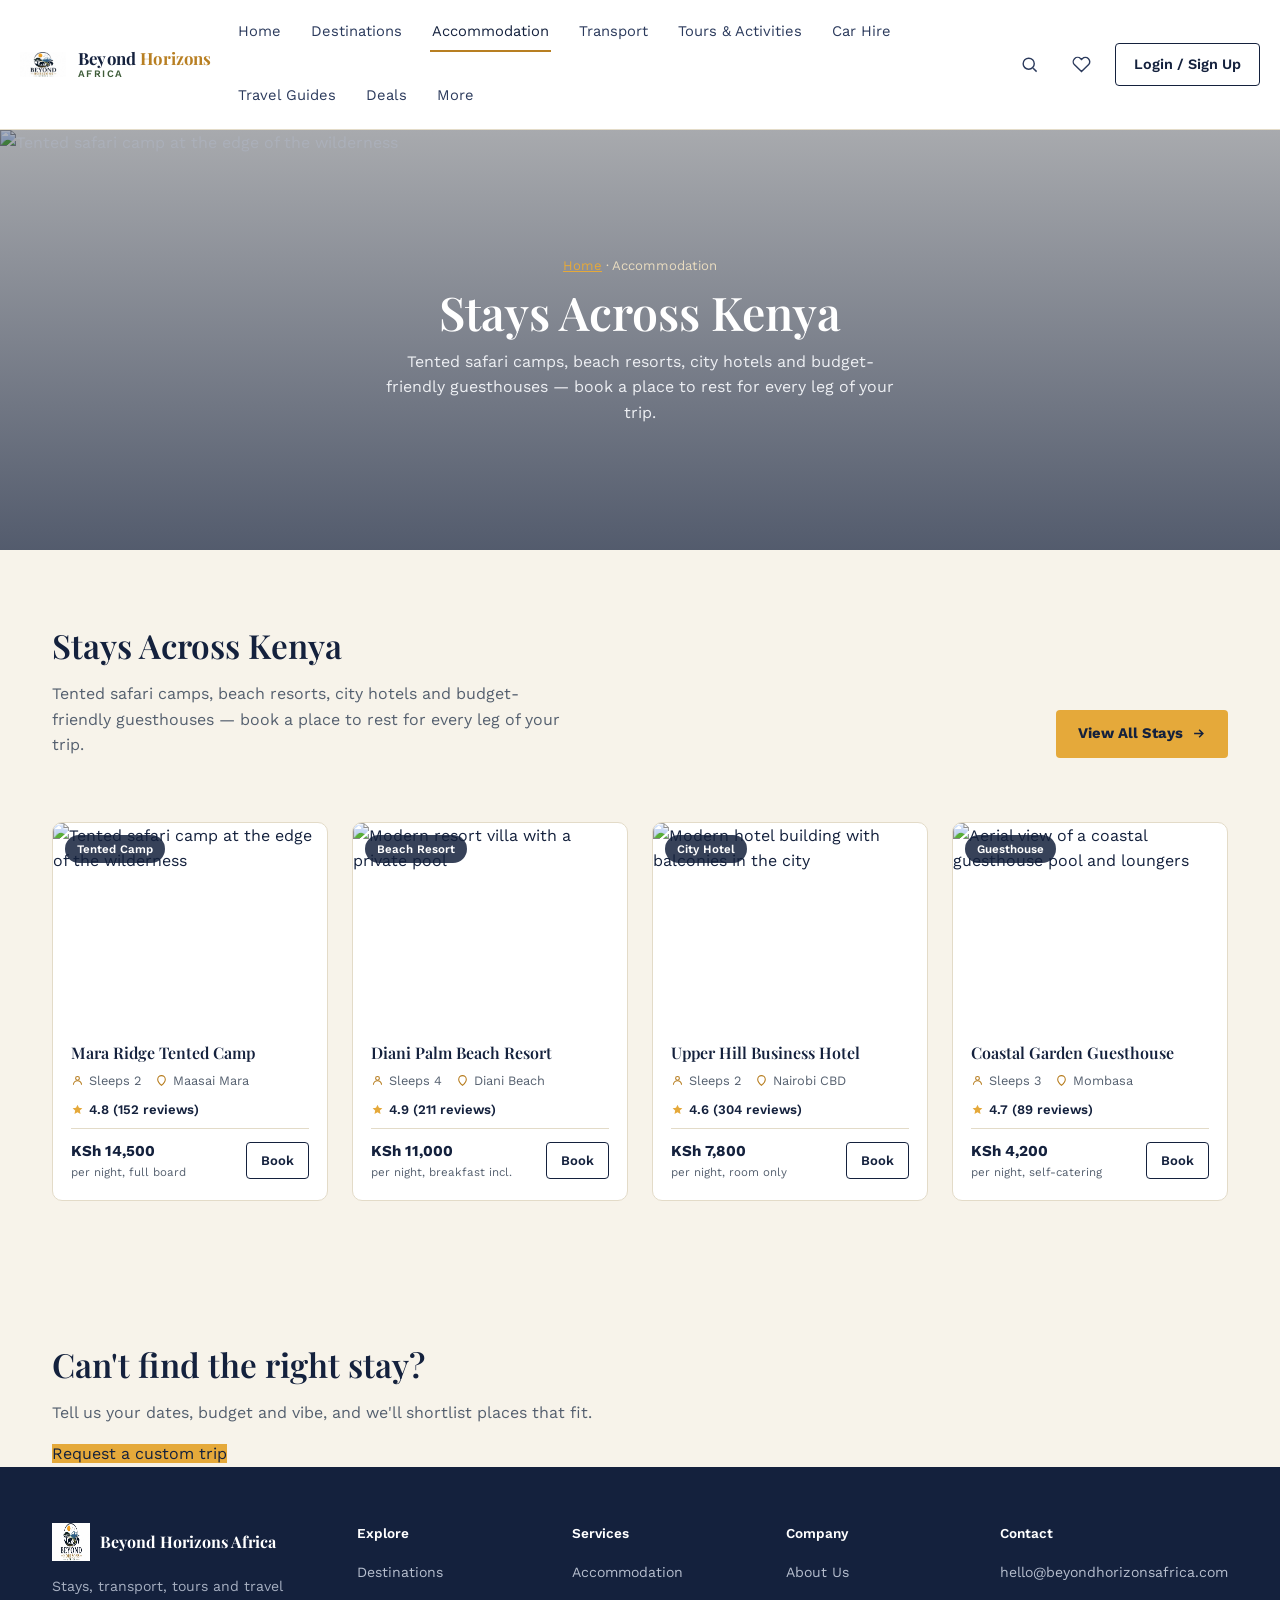
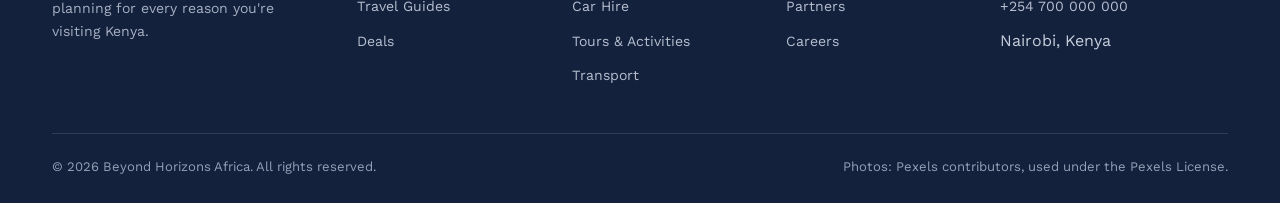
==== accommodation.html @ 00095504 "Add files via upload" ====
<!DOCTYPE html>
<html lang="en">
<head>
<meta charset="UTF-8">
<meta name="viewport" content="width=device-width, initial-scale=1.0">
<title>Accommodation — Beyond Horizons Africa</title>
<meta name="description" content="Tented safari camps, beach resorts, city hotels and budget-friendly guesthouses across Kenya.">
<link rel="stylesheet" href="styles.css">
</head>
<body>
<a href="#main" class="skip-link">Skip to content</a>

<header class="site-header">
  <div class="container nav-row">
    <a href="index.html" class="brand">
      <img src="logo.jpeg" alt="Beyond Horizons Africa logo">
      <span class="brand-text">
        <span class="b1">Beyond <em>Horizons</em></span>
        <span class="b2">AFRICA</span>
      </span>
    </a>

    <button class="nav-toggle" aria-label="Toggle menu" aria-expanded="false">
      <span></span>
    </button>

    <nav class="primary-nav" aria-label="Primary">
      <a href="index.html">Home</a>
      <a href="destinations.html">Destinations</a>
      <a href="accommodation.html" aria-current="page">Accommodation</a>
      <a href="transport.html">Transport</a>
      <a href="tours.html">Tours &amp; Activities</a>
      <a href="car-hire.html">Car Hire</a>
      <a href="#">Travel Guides</a>
      <a href="deals.html">Deals</a>
      <a href="#">More</a>
    </nav>

    <div class="header-actions">
      <button class="icon-btn" aria-label="Search">
        <svg viewBox="0 0 24 24" fill="none" stroke="currentColor" stroke-width="1.8" width="19" height="19"><circle cx="11" cy="11" r="7"/><line x1="21" y1="21" x2="16.65" y2="16.65"/></svg>
      </button>
      <button class="icon-btn" aria-label="Wishlist">
        <svg viewBox="0 0 24 24" fill="none" stroke="currentColor" stroke-width="1.8" width="19" height="19"><path d="M20.8 4.6a5.5 5.5 0 0 0-7.8 0L12 5.6l-1-1a5.5 5.5 0 0 0-7.8 7.8l1 1L12 21l7.8-7.6 1-1a5.5 5.5 0 0 0 0-7.8Z"/></svg>
      </button>
      <a href="#" class="btn-login">Login / Sign Up</a>
    </div>
  </div>
</header>

<main id="main">

  <!-- PAGE HERO -->
  <section class="page-hero">
    <img class="page-hero-img" src="https://images.pexels.com/photos/14100743/pexels-photo-14100743.jpeg" alt="Tented safari camp at the edge of the wilderness">
    <div class="page-hero-overlay">
      <p class="crumb"><a href="index.html">Home</a> &middot; Accommodation</p>
      <h1>Stays Across Kenya</h1>
      <p>Tented safari camps, beach resorts, city hotels and budget-friendly guesthouses — book a place to rest for every leg of your trip.</p>
    </div>
  </section>

  <!-- ACCOMMODATION -->
  <section class="explore" id="accommodation">
    <div class="container">
      <div class="explore-head">
        <div>
          <h2>Stays Across Kenya</h2>
          <p>Tented safari camps, beach resorts, city hotels and budget-friendly guesthouses — book a place to rest for every leg of your trip.</p>
        </div>
        <a href="#" class="btn-gold">
          View All Stays
          <svg viewBox="0 0 24 24" fill="none" stroke="currentColor" stroke-width="2.4"><path d="M5 12h14M13 6l6 6-6 6"/></svg>
        </a>
      </div>

      <div class="tours-grid">

        <div class="tour-card">
          <div class="thumb">
            <img src="https://images.pexels.com/photos/14100743/pexels-photo-14100743.jpeg" alt="Tented safari camp at the edge of the wilderness">
            <span class="cat-badge">Tented Camp</span>
          </div>
          <div class="body">
            <h3>Mara Ridge Tented Camp</h3>
            <div class="meta">
              <span><svg viewBox="0 0 24 24" fill="none" stroke="currentColor" stroke-width="2"><circle cx="12" cy="8" r="3.5"/><path d="M4.5 20a7.5 7.5 0 0 1 15 0"/></svg>Sleeps 2</span>
              <span><svg viewBox="0 0 24 24" fill="none" stroke="currentColor" stroke-width="2"><path d="M12 21s7-6.1 7-11a7 7 0 1 0-14 0c0 4.9 7 11 7 11Z"/></svg>Maasai Mara</span>
            </div>
            <div class="rating">
              <svg viewBox="0 0 24 24" fill="currentColor"><path d="M12 3l2.7 5.9 6.3.6-4.7 4.4 1.3 6.3L12 17l-5.6 3.2 1.3-6.3-4.7-4.4 6.3-.6Z"/></svg>
              4.8 (152 reviews)
            </div>
            <div class="price-row">
              <span class="price">KSh 14,500<span>per night, full board</span></span>
              <a href="#" class="view-btn">Book</a>
            </div>
          </div>
        </div>

        <div class="tour-card">
          <div class="thumb">
            <img src="https://images.pexels.com/photos/5563469/pexels-photo-5563469.jpeg" alt="Modern resort villa with a private pool">
            <span class="cat-badge">Beach Resort</span>
          </div>
          <div class="body">
            <h3>Diani Palm Beach Resort</h3>
            <div class="meta">
              <span><svg viewBox="0 0 24 24" fill="none" stroke="currentColor" stroke-width="2"><circle cx="12" cy="8" r="3.5"/><path d="M4.5 20a7.5 7.5 0 0 1 15 0"/></svg>Sleeps 4</span>
              <span><svg viewBox="0 0 24 24" fill="none" stroke="currentColor" stroke-width="2"><path d="M12 21s7-6.1 7-11a7 7 0 1 0-14 0c0 4.9 7 11 7 11Z"/></svg>Diani Beach</span>
            </div>
            <div class="rating">
              <svg viewBox="0 0 24 24" fill="currentColor"><path d="M12 3l2.7 5.9 6.3.6-4.7 4.4 1.3 6.3L12 17l-5.6 3.2 1.3-6.3-4.7-4.4 6.3-.6Z"/></svg>
              4.9 (211 reviews)
            </div>
            <div class="price-row">
              <span class="price">KSh 11,000<span>per night, breakfast incl.</span></span>
              <a href="#" class="view-btn">Book</a>
            </div>
          </div>
        </div>

        <div class="tour-card">
          <div class="thumb">
            <img src="https://images.pexels.com/photos/17619969/pexels-photo-17619969.jpeg" alt="Modern hotel building with balconies in the city">
            <span class="cat-badge">City Hotel</span>
          </div>
          <div class="body">
            <h3>Upper Hill Business Hotel</h3>
            <div class="meta">
              <span><svg viewBox="0 0 24 24" fill="none" stroke="currentColor" stroke-width="2"><circle cx="12" cy="8" r="3.5"/><path d="M4.5 20a7.5 7.5 0 0 1 15 0"/></svg>Sleeps 2</span>
              <span><svg viewBox="0 0 24 24" fill="none" stroke="currentColor" stroke-width="2"><path d="M12 21s7-6.1 7-11a7 7 0 1 0-14 0c0 4.9 7 11 7 11Z"/></svg>Nairobi CBD</span>
            </div>
            <div class="rating">
              <svg viewBox="0 0 24 24" fill="currentColor"><path d="M12 3l2.7 5.9 6.3.6-4.7 4.4 1.3 6.3L12 17l-5.6 3.2 1.3-6.3-4.7-4.4 6.3-.6Z"/></svg>
              4.6 (304 reviews)
            </div>
            <div class="price-row">
              <span class="price">KSh 7,800<span>per night, room only</span></span>
              <a href="#" class="view-btn">Book</a>
            </div>
          </div>
        </div>

        <div class="tour-card">
          <div class="thumb">
            <img src="https://images.pexels.com/photos/8414418/pexels-photo-8414418.jpeg" alt="Aerial view of a coastal guesthouse pool and loungers">
            <span class="cat-badge">Guesthouse</span>
          </div>
          <div class="body">
            <h3>Coastal Garden Guesthouse</h3>
            <div class="meta">
              <span><svg viewBox="0 0 24 24" fill="none" stroke="currentColor" stroke-width="2"><circle cx="12" cy="8" r="3.5"/><path d="M4.5 20a7.5 7.5 0 0 1 15 0"/></svg>Sleeps 3</span>
              <span><svg viewBox="0 0 24 24" fill="none" stroke="currentColor" stroke-width="2"><path d="M12 21s7-6.1 7-11a7 7 0 1 0-14 0c0 4.9 7 11 7 11Z"/></svg>Mombasa</span>
            </div>
            <div class="rating">
              <svg viewBox="0 0 24 24" fill="currentColor"><path d="M12 3l2.7 5.9 6.3.6-4.7 4.4 1.3 6.3L12 17l-5.6 3.2 1.3-6.3-4.7-4.4 6.3-.6Z"/></svg>
              4.7 (89 reviews)
            </div>
            <div class="price-row">
              <span class="price">KSh 4,200<span>per night, self-catering</span></span>
              <a href="#" class="view-btn">Book</a>
            </div>
          </div>
        </div>

      </div>
    </div>
  </section>

  <!-- CTA -->
  <section class="cta-band" style="margin-top:56px;">
    <div class="container">
      <div class="cta-row">
        <div>
          <h2>Can't find the right stay?</h2>
          <p class="lede">Tell us your dates, budget and vibe, and we'll shortlist places that fit.</p>
        </div>
        <div class="hero-actions">
          <a href="index.html#quick-links" class="btn btn-primary" style="background:var(--gold-bright); border-color:var(--gold-bright); color:var(--navy);">Request a custom trip</a>
        </div>
      </div>
    </div>
  </section>

</main>

<footer class="site-footer">
  <div class="container">
    <div class="footer-grid">
      <div>
        <div class="footer-brand">
          <img src="logo.jpeg" alt="Beyond Horizons Africa logo">
          <span>Beyond Horizons Africa</span>
        </div>
        <p>Stays, transport, tours and travel planning for every reason you're visiting Kenya.</p>
      </div>
      <div>
        <h4>Explore</h4>
        <ul>
          <li><a href="destinations.html">Destinations</a></li>
          <li><a href="#">Travel Guides</a></li>
          <li><a href="deals.html">Deals</a></li>
        </ul>
      </div>
      <div>
        <h4>Services</h4>
        <ul>
          <li><a href="accommodation.html">Accommodation</a></li>
          <li><a href="car-hire.html">Car Hire</a></li>
          <li><a href="tours.html">Tours &amp; Activities</a></li>
          <li><a href="transport.html">Transport</a></li>
        </ul>
      </div>
      <div>
        <h4>Company</h4>
        <ul>
          <li><a href="#">About Us</a></li>
          <li><a href="#">Partners</a></li>
          <li><a href="#">Careers</a></li>
        </ul>
      </div>
      <div>
        <h4>Contact</h4>
        <ul>
          <li><a href="mailto:hello@beyondhorizonsafrica.com">hello@beyondhorizonsafrica.com</a></li>
          <li><a href="tel:+254700000000">+254 700 000 000</a></li>
          <li>Nairobi, Kenya</li>
        </ul>
      </div>
    </div>
    <div class="footer-bottom">
      <span>&copy; 2026 Beyond Horizons Africa. All rights reserved.</span>
      <span>Photos: Pexels contributors, used under the Pexels License.</span>
    </div>
  </div>
</footer>

<script src="script.js"></script>
</body>
</html>
---- styles.css ----
/* Beyond Horizons Africa — homepage styles */

@import url('https://fonts.googleapis.com/css2?family=Playfair+Display:wght@500;600;700&family=Work+Sans:wght@400;500;600;700&display=swap');

:root{
  --navy: #14213D;
  --navy-soft: #2B3A5C;
  --gold: #B87F22;
  --gold-bright: #E5A93A;
  --green: #3F5D3A;
  --green-soft: #6B8F5E;
  --khaki: #B79A63;
  --slate: #6F8FA8;
  --terracotta: #B5562F;
  --cream: #F7F3EA;
  --cream-deep: #EFE6D2;
  --ink-soft: #55606F;
  --white: #FFFFFF;
  --rule: #E3DBC8;

  --serif: 'Playfair Display', Georgia, serif;
  --sans: 'Work Sans', -apple-system, BlinkMacSystemFont, 'Segoe UI', sans-serif;
  --max: 1240px;
}

*, *::before, *::after{ box-sizing: border-box; }
html{ scroll-behavior: smooth; }

body{
  margin:0;
  background: var(--cream);
  color: var(--navy);
  font-family: var(--sans);
  font-size: 16px;
  line-height: 1.6;
  -webkit-font-smoothing: antialiased;
}

img{ max-width:100%; display:block; }
a{ color: inherit; text-decoration: none; }
button{ font-family: inherit; cursor: pointer; }

.container{
  max-width: var(--max);
  margin: 0 auto;
  padding: 0 32px;
}

h1, h2, h3{
  font-family: var(--serif);
  font-weight: 600;
  line-height: 1.15;
  margin: 0 0 0.5em;
  color: var(--navy);
}
h2{ font-size: clamp(1.6rem, 2.6vw, 2.15rem); }
h3{ font-size: 1.05rem; }

p{ margin: 0 0 1em; color: var(--ink-soft); }

.skip-link{
  position:absolute; left:-999px; top:auto;
  background: var(--navy); color: var(--cream); padding: 10px 16px;
  z-index: 200; border-radius: 4px;
}
.skip-link:focus{ left: 16px; top: 16px; }

/* ---------------- Header ---------------- */
.site-header{
  background: var(--white);
  border-bottom: 1px solid var(--rule);
  position: sticky; top: 0; z-index: 60;
}
.nav-row{
  display:flex; align-items:center; justify-content:space-between;
  padding: 14px 0;
  gap: 24px;
}
.brand{ display:flex; align-items:center; gap: 12px; text-decoration:none; flex-shrink:0; }
.brand img{ width: 46px; height: 46px; object-fit: contain; }
.brand-text{ display:flex; flex-direction:column; line-height:1.05; }
.brand-text .b1{ font-family: var(--serif); font-weight:700; font-size: 1.05rem; color: var(--navy); letter-spacing:0.01em; }
.brand-text .b1 em{ font-style:normal; color: var(--gold); }
.brand-text .b2{ font-family: var(--sans); font-weight:600; font-size: 0.62rem; letter-spacing: 0.14em; color: var(--green); margin-top:1px; }

nav.primary-nav{ display:flex; align-items:center; gap: 26px; flex-wrap: wrap; }
nav.primary-nav a{
  font-size: 0.92rem;
  color: var(--navy-soft);
  padding: 6px 2px;
  border-bottom: 2px solid transparent;
  white-space: nowrap;
}
nav.primary-nav a:hover,
nav.primary-nav a[aria-current="page"]{
  color: var(--navy);
  border-bottom-color: var(--gold);
}

.header-actions{ display:flex; align-items:center; gap: 16px; flex-shrink:0; }
.icon-btn{
  display:flex; align-items:center; justify-content:center;
  width: 36px; height: 36px; border-radius: 50%;
  background: transparent; border: none; color: var(--navy-soft);
}
.icon-btn:hover{ background: var(--cream-deep); color: var(--navy); }
.btn-login{
  font-size: 0.9rem; font-weight:600; color: var(--navy);
  border: 1px solid var(--navy); padding: 9px 18px; border-radius: 4px;
  white-space: nowrap;
}
.btn-login:hover{ background: var(--navy); color: var(--white); }

.nav-toggle{
  display:none; background:none; border:1px solid var(--rule); border-radius:4px;
  width:40px; height:36px; align-items:center; justify-content:center;
}
.nav-toggle span, .nav-toggle span::before, .nav-toggle span::after{
  content:''; display:block; width:18px; height:2px; background: var(--navy); position:relative;
}
.nav-toggle span::before{ position:absolute; top:-6px; }
.nav-toggle span::after{ position:absolute; top:6px; }

@media (max-width: 1080px){
  nav.primary-nav{
    display:none;
    position:absolute; top:100%; left:0; right:0;
    flex-direction:column; align-items:flex-start;
    background: var(--white); border-bottom:1px solid var(--rule);
    padding: 10px 32px 20px; gap: 14px;
  }
  nav.primary-nav.open{ display:flex; }
  .nav-toggle{ display:flex; }
}

/* ---------------- Hero ---------------- */
.hero{
  position: relative;
  overflow: hidden;
  color: var(--white);
}
.hero-slideshow{
  position: relative;
  width:100%; height: clamp(430px, 62vw, 640px);
}
.hero-slideshow .slide{
  position:absolute; inset:0;
  width:100%; height:100%;
  object-fit: cover;
  opacity: 0;
  animation: heroFade 32s infinite;
}
.hero-slideshow .slide:nth-child(1){ animation-delay: 0s; }
.hero-slideshow .slide:nth-child(2){ animation-delay: 8s; }
.hero-slideshow .slide:nth-child(3){ animation-delay: 16s; }
.hero-slideshow .slide:nth-child(4){ animation-delay: 24s; }
@keyframes heroFade{
  0%{ opacity:0; }
  3%{ opacity:1; }
  22%{ opacity:1; }
  28%{ opacity:0; }
  100%{ opacity:0; }
}
.hero-scrim{
  position:absolute; inset:0;
  background: linear-gradient(180deg, rgba(20,33,61,0.28) 0%, rgba(20,33,61,0.15) 40%, rgba(20,33,61,0.55) 100%);
  pointer-events:none;
}
.hero-content{
  position:absolute; inset:0;
  display:flex; flex-direction:column; align-items:center; justify-content:center;
  text-align:center;
  padding: 0 24px;
}
.hero-eyebrow{
  font-size: 0.82rem;
  letter-spacing: 0.12em;
  color: var(--gold-bright);
  display:flex; align-items:center; gap: 12px;
  margin-bottom: 14px;
}
.hero-eyebrow::before, .hero-eyebrow::after{
  content:''; width: 28px; height:1px; background: var(--gold-bright);
}
.hero h1{
  color: var(--white);
  font-size: clamp(2.2rem, 5vw, 3.4rem);
  max-width: 16ch;
  text-shadow: 0 2px 18px rgba(20,33,61,0.45);
}
.hero-sub{
  color: #EDEFF3;
  max-width: 54ch;
  font-size: 1.05rem;
  text-shadow: 0 1px 10px rgba(20,33,61,0.4);
}
.hero-tag{
  position:absolute;
  right: 4%;
  bottom: 30%;
  font-family: var(--serif);
  font-style: italic;
  font-size: 1.2rem;
  color: var(--white);
  line-height:1.25;
  text-align:right;
  opacity: 0.92;
  transform: rotate(-4deg);
  text-shadow: 0 2px 10px rgba(20,33,61,0.5);
}

/* ---------------- Search card ---------------- */
.search-wrap{
  position: relative;
  z-index: 20;
  margin-top: -64px;
  padding-bottom: 40px;
}
.search-card{
  background: var(--white);
  border-radius: 10px;
  box-shadow: 0 20px 44px rgba(20,33,61,0.18);
  overflow: hidden;
}
.search-tabs{
  display:flex;
  flex-wrap: wrap;
  border-bottom: 1px solid var(--rule);
  padding: 10px 14px 0;
  gap: 4px;
}
.search-tab{
  display:flex; align-items:center; gap:8px;
  background:none; border:none;
  padding: 12px 16px;
  font-size: 0.9rem; font-weight:600; color: var(--ink-soft);
  border-radius: 8px 8px 0 0;
}
.search-tab svg{ width:16px; height:16px; }
.search-tab:hover{ color: var(--navy); }
.search-tab.active{ background: var(--navy); color: var(--white); }

.search-fields{
  display:grid;
  grid-template-columns: 1.4fr 1fr 1fr 1fr auto;
  gap: 0;
  align-items: stretch;
}
.search-field{
  padding: 16px 22px;
  border-right: 1px solid var(--rule);
}
.search-field label{
  display:block; font-size: 0.72rem; color: var(--ink-soft); margin-bottom: 4px;
}
.search-field .field-value{
  display:flex; align-items:center; gap:8px;
  font-size: 0.94rem; font-weight:500; color: var(--navy);
}
.search-field .field-value svg{ width:16px; height:16px; color: var(--gold); flex-shrink:0; }
.search-field input, .search-field select{
  border:none; background:none; font-family:inherit; font-size:0.94rem; font-weight:500;
  color: var(--navy); width:100%; padding:0;
}
.search-field input::placeholder{ color: #9AA3B0; font-weight:400; }
.search-field input:focus, .search-field select:focus{ outline: none; }

.search-submit{
  display:flex; align-items:center; justify-content:center; gap:8px;
  background: var(--gold-bright);
  color: var(--navy);
  border:none;
  font-weight:700; font-size: 0.96rem;
  padding: 0 30px;
  white-space: nowrap;
}
.search-submit:hover{ background: var(--gold); }
.search-submit svg{ width:17px; height:17px; }

@media (max-width: 900px){
  .search-fields{ grid-template-columns: 1fr 1fr; }
  .search-field{ border-bottom: 1px solid var(--rule); }
  .search-submit{ grid-column: 1 / -1; padding: 16px; }
}

/* ---------------- Quick links ---------------- */
.quick-links{
  padding: 56px 0 8px;
}
.quick-grid{
  display:grid;
  grid-template-columns: repeat(7, 1fr);
  gap: 20px;
}
@media (max-width: 980px){ .quick-grid{ grid-template-columns: repeat(4, 1fr); } }
@media (max-width: 620px){ .quick-grid{ grid-template-columns: repeat(2, 1fr); } }

.quick-item{
  display:flex; flex-direction:column; align-items:center; text-align:center;
  gap: 10px;
  text-decoration:none;
  border-radius: 10px;
  padding: 6px;
  transition: background 0.2s ease, transform 0.2s ease;
}
.quick-item:hover{ background: var(--cream-deep); transform: translateY(-2px); }
.quick-badge{
  width: 58px; height: 58px; border-radius: 50%;
  display:flex; align-items:center; justify-content:center;
  color: var(--white);
}
.quick-badge svg{ width: 24px; height:24px; }
.quick-item h3{ font-family: var(--sans); font-size:0.92rem; font-weight:600; margin:0; }
.quick-item p{ font-size: 0.78rem; margin:0; color: var(--ink-soft); }

/* ---------------- Explore ---------------- */
.explore{ padding: 76px 0; }
.explore-head{
  display:flex; justify-content:space-between; align-items:flex-end; gap: 24px;
  margin-bottom: 32px; flex-wrap: wrap;
}
.explore-head p{ max-width: 52ch; margin:0; }
.btn-gold{
  display:inline-flex; align-items:center; gap:8px;
  background: var(--gold-bright); color: var(--navy);
  font-weight:700; font-size:0.92rem;
  padding: 12px 22px; border-radius: 4px; white-space:nowrap;
}
.btn-gold:hover{ background: var(--gold); }
.btn-gold svg{ width:15px; height:15px; }

.dest-row{
  display:grid;
  grid-template-columns: repeat(5, 1fr);
  gap: 18px;
}
@media (max-width: 1000px){ .dest-row{ grid-template-columns: repeat(3, 1fr); } }
@media (max-width: 640px){ .dest-row{ grid-template-columns: repeat(2, 1fr); } }

.dest-card{
  position:relative;
  border-radius: 10px;
  overflow:hidden;
  aspect-ratio: 3 / 4;
  color: var(--white);
}
.dest-card svg{ position:absolute; inset:0; width:100%; height:100%; }
.dest-card img{ position:absolute; inset:0; width:100%; height:100%; object-fit:cover; transition: transform 0.5s ease; }
.dest-card:hover img{ transform: scale(1.06); }
.dest-card .label{
  position:absolute; left:0; right:0; bottom:0;
  padding: 16px 14px;
  background: linear-gradient(to top, rgba(20,33,61,0.85), rgba(20,33,61,0));
}
.dest-card .label h3{ color: var(--white); font-size: 1rem; margin:0 0 2px; }
.dest-card .label span{ font-size: 0.76rem; opacity:0.9; display:flex; align-items:center; gap:5px; }
.dest-card .label span svg{ width:12px; height:12px; position:static; }

/* ---------------- Why travel with us ---------------- */
.why{
  background: var(--cream-deep);
  padding: 56px 0;
  border-top: 1px solid var(--rule);
  border-bottom: 1px solid var(--rule);
}
.why-inner{
  display:grid;
  grid-template-columns: 1fr repeat(5, 1fr);
  gap: 28px;
  align-items:center;
}
@media (max-width: 1080px){
  .why-inner{ grid-template-columns: 1fr; }
  .why-items{ grid-template-columns: repeat(3,1fr) !important; }
}
.why-heading h3{ margin-bottom: 4px; font-size: 1.3rem; }
.why-heading p{ margin:0; font-size: 0.9rem; }
.why-items{
  display:contents;
}
.why-item{ text-align:center; }
.why-item svg{ width: 26px; height:26px; color: var(--gold); margin: 0 auto 8px; }
.why-item h4{ font-family: var(--sans); font-size: 0.86rem; font-weight:600; margin: 0 0 2px; }
.why-item span{ font-size: 0.76rem; color: var(--ink-soft); }
@media (max-width: 620px){
  .why-items{ grid-template-columns: repeat(2,1fr) !important; }
}

/* ---------------- Page hero (interior pages) ---------------- */
.page-hero{
  position: relative;
  color: var(--white);
  overflow: hidden;
}
.page-hero-img{
  width: 100%;
  height: clamp(300px, 34vw, 420px);
  object-fit: cover;
  display:block;
}
.page-hero-overlay{
  position:absolute; inset:0;
  background: linear-gradient(180deg, rgba(20,33,61,0.35) 0%, rgba(20,33,61,0.72) 100%);
  display:flex; flex-direction:column; align-items:center; justify-content:center;
  text-align:center; padding: 0 24px;
}
.page-hero-overlay .crumb{
  font-size: 0.82rem; color: #E9DCC0; margin-bottom: 10px;
}
.page-hero-overlay .crumb a{ color: var(--gold-bright); text-decoration:underline; }
.page-hero-overlay h1{
  color: var(--white);
  font-size: clamp(2rem, 4.4vw, 2.9rem);
  margin-bottom: 10px;
}
.page-hero-overlay p{
  color: #EDEFF3;
  max-width: 52ch;
  margin: 0;
}

/* ---------------- Filter bar ---------------- */
.filter-bar{
  padding: 28px 0 8px;
}
.filter-scroll{
  display:flex; gap: 10px; flex-wrap: wrap;
}
.filter-chip{
  background: var(--white);
  border: 1px solid var(--rule);
  color: var(--navy-soft);
  font-size: 0.88rem; font-weight: 500;
  padding: 9px 18px;
  border-radius: 999px;
  white-space: nowrap;
}
.filter-chip:hover{ border-color: var(--gold); color: var(--navy); }
.filter-chip.active{
  background: var(--navy); border-color: var(--navy); color: var(--white);
}

/* ---------------- Tours grid ---------------- */
.tours-grid{
  display:grid;
  grid-template-columns: repeat(4, 1fr);
  gap: 24px;
  padding: 32px 0 12px;
}
@media (max-width: 1080px){ .tours-grid{ grid-template-columns: repeat(3,1fr); } }
@media (max-width: 780px){ .tours-grid{ grid-template-columns: repeat(2,1fr); } }
@media (max-width: 520px){ .tours-grid{ grid-template-columns: 1fr; } }

.tour-card{
  display:flex; flex-direction:column;
  background: var(--white);
  border-radius: 10px;
  overflow:hidden;
  border: 1px solid var(--rule);
}
.tour-card .thumb{
  position:relative;
  aspect-ratio: 4/3;
  overflow:hidden;
}
.tour-card .thumb img{
  width:100%; height:100%; object-fit:cover;
}
.tour-card .cat-badge{
  position:absolute; top:12px; left:12px;
  background: rgba(20,33,61,0.85);
  color: var(--white);
  font-size: 0.72rem; font-weight:600;
  padding: 5px 12px;
  border-radius: 999px;
}
.tour-card .body{
  padding: 16px 18px 18px;
  display:flex; flex-direction:column; gap: 8px; flex:1;
}
.tour-card h3{ font-size: 1rem; margin: 0; }
.tour-card .meta{
  display:flex; align-items:center; gap: 14px;
  font-size: 0.8rem; color: var(--ink-soft);
}
.tour-card .meta span{ display:flex; align-items:center; gap:5px; }
.tour-card .meta svg{ width:13px; height:13px; color: var(--gold); flex-shrink:0; }
.tour-card .rating{
  display:flex; align-items:center; gap:5px;
  font-size: 0.82rem; color: var(--navy);
  font-weight:600;
}
.tour-card .rating svg{ width:13px; height:13px; color: var(--gold-bright); }
.tour-card .price-row{
  margin-top: auto;
  display:flex; align-items:center; justify-content:space-between;
  padding-top: 10px;
  border-top: 1px solid var(--rule);
}
.tour-card .price{ font-size: 0.95rem; color: var(--navy); font-weight:700; }
.tour-card .price span{ font-weight:400; font-size:0.72rem; color: var(--ink-soft); display:block; }
.tour-card .view-btn{
  font-size: 0.82rem; font-weight:600; color: var(--navy);
  border: 1px solid var(--navy); padding: 7px 14px; border-radius: 4px;
}
.tour-card .view-btn:hover{ background: var(--navy); color: var(--white); }

.tour-card[hidden]{ display:none; }

/* ---------------- Footer ---------------- */
footer.site-footer{
  background: var(--navy);
  color: #C7CEDB;
  padding: 56px 0 26px;
}
.footer-grid{
  display:grid;
  grid-template-columns: 1.5fr 1fr 1fr 1fr 1fr;
  gap: 32px;
  padding-bottom: 36px;
  border-bottom: 1px solid rgba(255,255,255,0.12);
}
@media (max-width: 900px){ .footer-grid{ grid-template-columns: 1fr 1fr; } }
.footer-brand{ display:flex; align-items:center; gap:10px; margin-bottom: 14px; }
.footer-brand img{ width:38px; height:38px; }
.footer-brand span{ font-family: var(--serif); font-weight:700; color: var(--white); font-size:1rem; }
.footer-grid p{ color: #A6AFC1; font-size: 0.88rem; max-width: 30ch; }
.footer-grid h4{ color: var(--white); font-size: 0.85rem; font-weight:600; margin: 0 0 14px; }
.footer-grid ul{ list-style:none; margin:0; padding:0; }
.footer-grid li{ margin-bottom: 9px; }
.footer-grid a{ font-size: 0.88rem; color: #B6BECE; }
.footer-grid a:hover{ color: var(--gold-bright); }
.footer-bottom{
  padding-top: 22px;
  display:flex; justify-content:space-between; flex-wrap:wrap; gap:12px;
  font-size: 0.82rem; color: #93A0B5;
}

:focus-visible{ outline: 2px solid var(--gold-bright); outline-offset: 2px; }

@media (prefers-reduced-motion: reduce){
  *{ scroll-behavior: auto !important; transition:none !important; }
  .hero-slideshow .slide{ animation:none !important; opacity:0; }
  .hero-slideshow .slide:first-child{ opacity:1; }
}
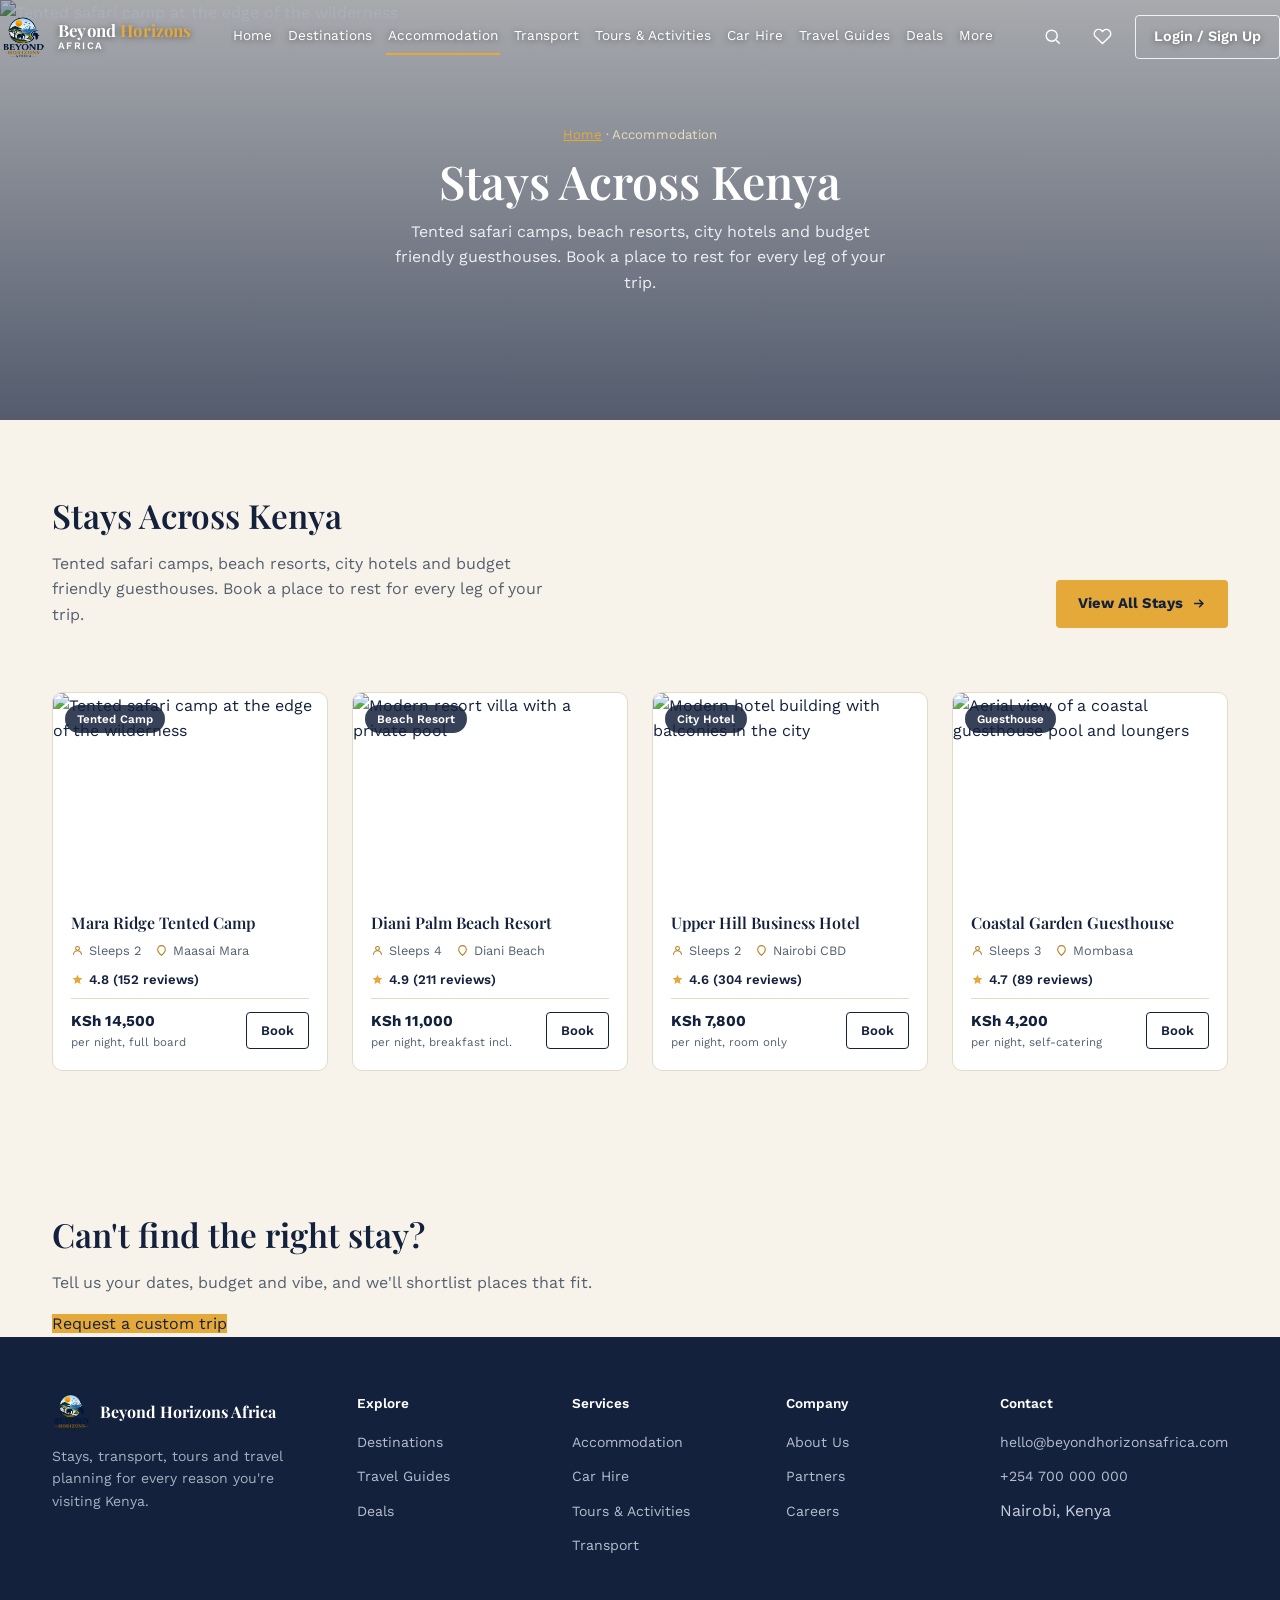
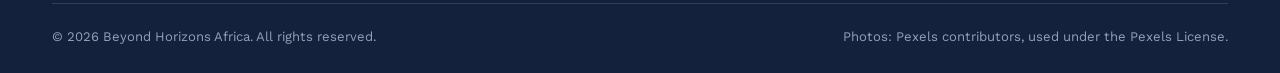
==== commit 5e2faea8: "Update accommodation.html" ====
--- a/accommodation.html
+++ b/accommodation.html
@@ -3,7 +3,7 @@
 <head>
 <meta charset="UTF-8">
 <meta name="viewport" content="width=device-width, initial-scale=1.0">
-<title>Accommodation — Beyond Horizons Africa</title>
+<title>Accommodation Beyond Horizons</title>
 <meta name="description" content="Tented safari camps, beach resorts, city hotels and budget-friendly guesthouses across Kenya.">
 <link rel="stylesheet" href="styles.css">
 </head>
@@ -56,7 +56,7 @@
     <div class="page-hero-overlay">
       <p class="crumb"><a href="index.html">Home</a> &middot; Accommodation</p>
       <h1>Stays Across Kenya</h1>
-      <p>Tented safari camps, beach resorts, city hotels and budget-friendly guesthouses — book a place to rest for every leg of your trip.</p>
+      <p>Tented safari camps, beach resorts, city hotels and budget friendly guesthouses. Book a place to rest for every leg of your trip.</p>
     </div>
   </section>
 
@@ -66,7 +66,7 @@
       <div class="explore-head">
         <div>
           <h2>Stays Across Kenya</h2>
-          <p>Tented safari camps, beach resorts, city hotels and budget-friendly guesthouses — book a place to rest for every leg of your trip.</p>
+          <p>Tented safari camps, beach resorts, city hotels and budget friendly guesthouses. Book a place to rest for every leg of your trip.</p>
         </div>
         <a href="#" class="btn-gold">
           View All Stays
--- a/styles.css
+++ b/styles.css
@@ -66,26 +66,53 @@
 .skip-link:focus{ left: 16px; top: 16px; }
 
 /* ---------------- Header ---------------- */
+/* Fixed + transparent by default so it overlays the hero image instead of
+   sitting as a separate white bar above it. JS adds .scrolled once the
+   page is no longer at the very top, switching it to a solid bar. No
+   blur/backdrop-filter is used anywhere here — just a plain color swap. */
 .site-header{
+  position: fixed; top: 0; left: 0; right: 0; width: 100%;
+  z-index: 100;
+  background: transparent;
+  border-bottom: 1px solid transparent;
+  transition: background 0.25s ease, border-color 0.25s ease, box-shadow 0.25s ease;
+}
+.site-header.scrolled{
   background: var(--white);
   border-bottom: 1px solid var(--rule);
-  position: sticky; top: 0; z-index: 60;
-}
+  box-shadow: 0 2px 14px rgba(20,33,61,0.08);
+}
+.site-header .container{ max-width: 1400px; }
 .nav-row{
   display:flex; align-items:center; justify-content:space-between;
   padding: 14px 0;
-  gap: 24px;
+  gap: 20px;
 }
 .brand{ display:flex; align-items:center; gap: 12px; text-decoration:none; flex-shrink:0; }
-.brand img{ width: 46px; height: 46px; object-fit: contain; }
+.brand img{ width: 46px; height: 46px; object-fit: contain; border-radius: 50%; }
 .brand-text{ display:flex; flex-direction:column; line-height:1.05; }
 .brand-text .b1{ font-family: var(--serif); font-weight:700; font-size: 1.05rem; color: var(--navy); letter-spacing:0.01em; }
 .brand-text .b1 em{ font-style:normal; color: var(--gold); }
 .brand-text .b2{ font-family: var(--sans); font-weight:600; font-size: 0.62rem; letter-spacing: 0.14em; color: var(--green); margin-top:1px; }
 
-nav.primary-nav{ display:flex; align-items:center; gap: 26px; flex-wrap: wrap; }
+/* Default (transparent-over-image) state: light text with a soft shadow for legibility */
+.site-header:not(.scrolled) .brand-text .b1,
+.site-header:not(.scrolled) .brand-text .b2{
+  color: #fff;
+  text-shadow: 0 1px 6px rgba(0,0,0,0.5);
+}
+.site-header:not(.scrolled) .brand-text .b1 em{
+  color: var(--gold-bright);
+  text-shadow: 0 1px 6px rgba(0,0,0,0.5);
+}
+
+nav.primary-nav{
+  display:flex; align-items:center; gap: 12px; flex-wrap: nowrap;
+  overflow-x: auto; scrollbar-width: none; -ms-overflow-style: none;
+}
+nav.primary-nav::-webkit-scrollbar{ display:none; }
 nav.primary-nav a{
-  font-size: 0.92rem;
+  font-size: 0.85rem;
   color: var(--navy-soft);
   padding: 6px 2px;
   border-bottom: 2px solid transparent;
@@ -96,8 +123,17 @@
   color: var(--navy);
   border-bottom-color: var(--gold);
 }
-
-.header-actions{ display:flex; align-items:center; gap: 16px; flex-shrink:0; }
+.site-header:not(.scrolled) nav.primary-nav a{
+  color: #fff;
+  text-shadow: 0 1px 6px rgba(0,0,0,0.5);
+}
+.site-header:not(.scrolled) nav.primary-nav a:hover,
+.site-header:not(.scrolled) nav.primary-nav a[aria-current="page"]{
+  color: #fff;
+  border-bottom-color: var(--gold-bright);
+}
+
+.header-actions{ display:flex; align-items:center; gap: 14px; flex-shrink:0; }
 .icon-btn{
   display:flex; align-items:center; justify-content:center;
   width: 36px; height: 36px; border-radius: 50%;
@@ -111,6 +147,14 @@
 }
 .btn-login:hover{ background: var(--navy); color: var(--white); }
 
+.site-header:not(.scrolled) .icon-btn{ color:#fff; }
+.site-header:not(.scrolled) .icon-btn:hover{ background: rgba(255,255,255,0.16); color:#fff; }
+.site-header:not(.scrolled) .btn-login{
+  color:#fff; border-color: rgba(255,255,255,0.85);
+  text-shadow: 0 1px 6px rgba(0,0,0,0.5);
+}
+.site-header:not(.scrolled) .btn-login:hover{ background: rgba(255,255,255,0.16); color:#fff; }
+
 .nav-toggle{
   display:none; background:none; border:1px solid var(--rule); border-radius:4px;
   width:40px; height:36px; align-items:center; justify-content:center;
@@ -120,16 +164,22 @@
 }
 .nav-toggle span::before{ position:absolute; top:-6px; }
 .nav-toggle span::after{ position:absolute; top:6px; }
-
-@media (max-width: 1080px){
+.site-header:not(.scrolled) .nav-toggle{ border-color: rgba(255,255,255,0.6); }
+.site-header:not(.scrolled) .nav-toggle span,
+.site-header:not(.scrolled) .nav-toggle span::before,
+.site-header:not(.scrolled) .nav-toggle span::after{ background:#fff; }
+
+@media (max-width: 1200px){
   nav.primary-nav{
     display:none;
     position:absolute; top:100%; left:0; right:0;
     flex-direction:column; align-items:flex-start;
     background: var(--white); border-bottom:1px solid var(--rule);
     padding: 10px 32px 20px; gap: 14px;
+    overflow-x: visible;
   }
   nav.primary-nav.open{ display:flex; }
+  nav.primary-nav a{ color: var(--navy-soft) !important; text-shadow:none !important; font-size: 0.92rem; }
   .nav-toggle{ display:flex; }
 }
 
@@ -175,12 +225,14 @@
 .hero-eyebrow{
   font-size: 0.82rem;
   letter-spacing: 0.12em;
-  color: var(--gold-bright);
+  color: #000;
+  text-shadow: 0 1px 4px rgba(255,255,255,0.35);
+  font-weight: 600;
   display:flex; align-items:center; gap: 12px;
   margin-bottom: 14px;
 }
 .hero-eyebrow::before, .hero-eyebrow::after{
-  content:''; width: 28px; height:1px; background: var(--gold-bright);
+  content:''; width: 28px; height:1px; background: #000;
 }
 .hero h1{
   color: var(--white);
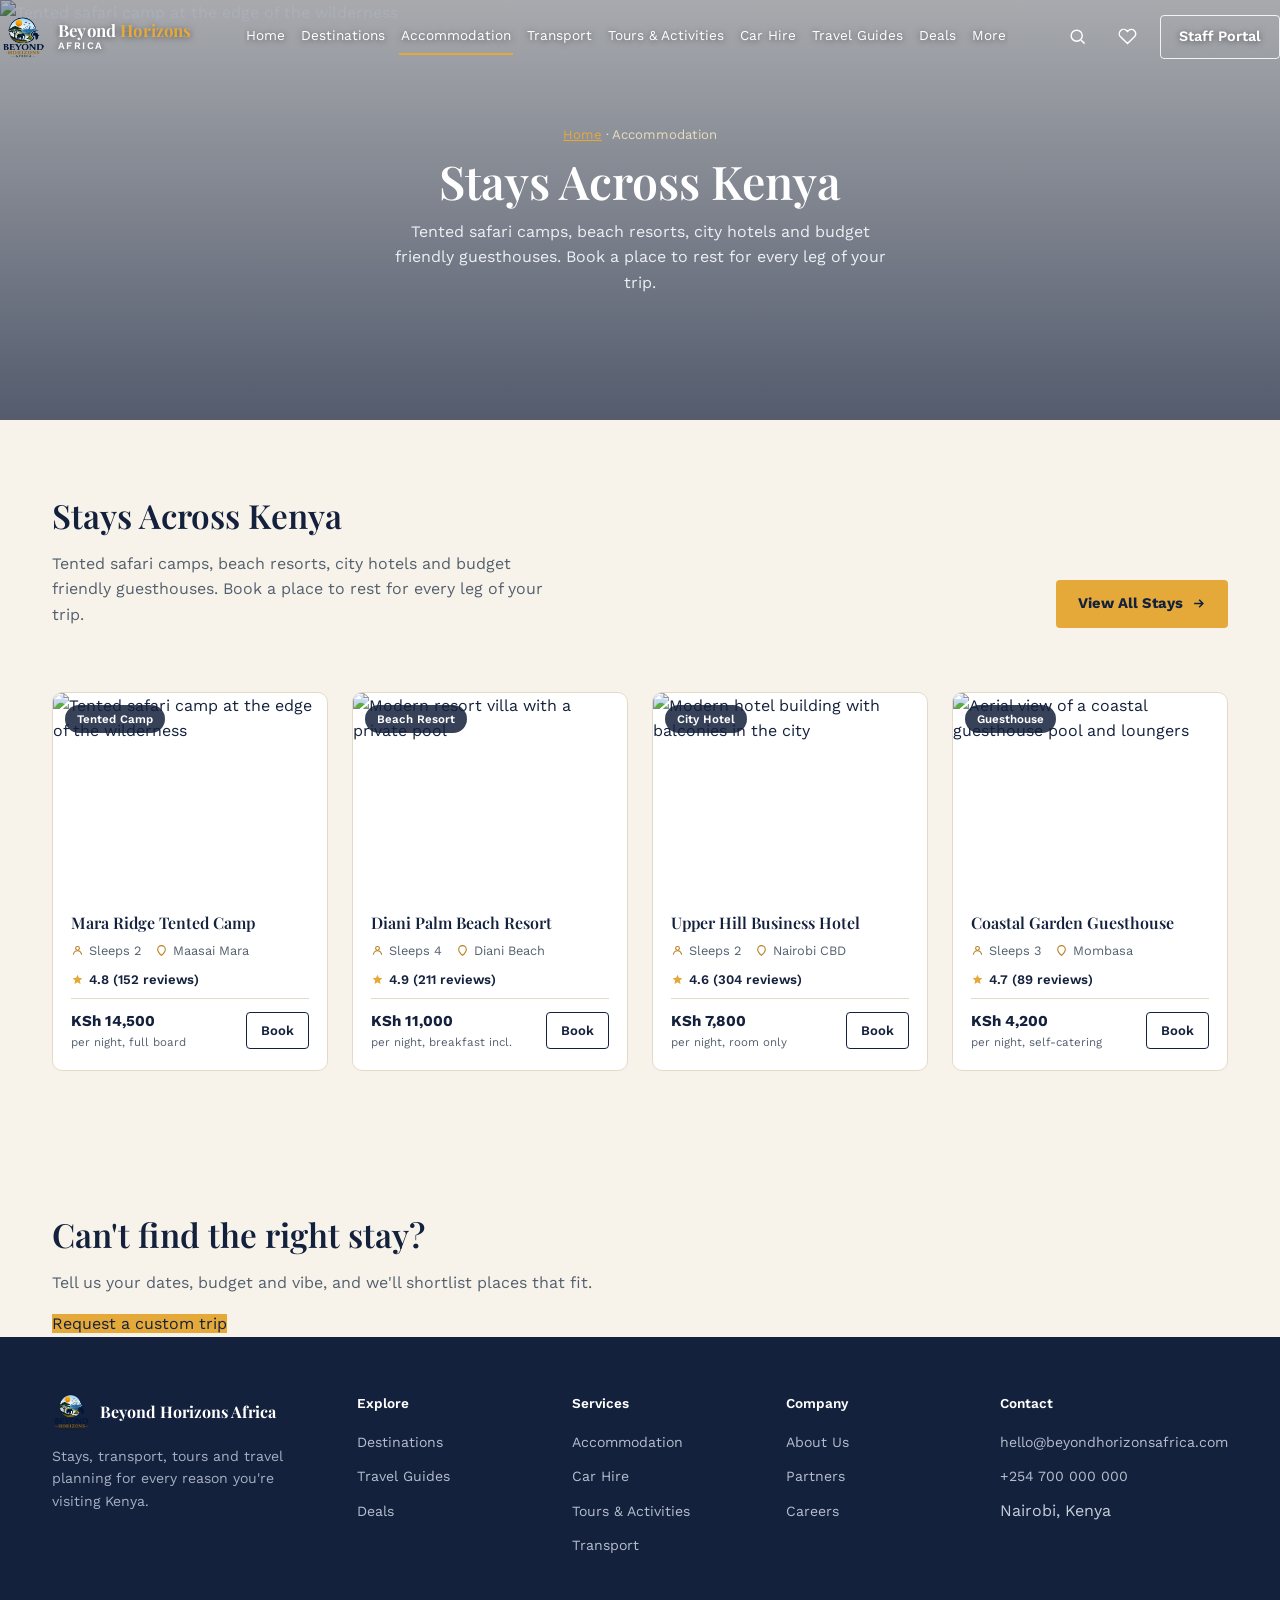
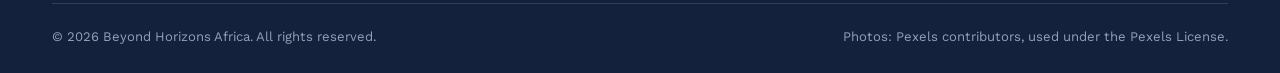
==== commit c29bffd1: "Update accommodation.html" ====
--- a/accommodation.html
+++ b/accommodation.html
@@ -43,7 +43,7 @@
       <button class="icon-btn" aria-label="Wishlist">
         <svg viewBox="0 0 24 24" fill="none" stroke="currentColor" stroke-width="1.8" width="19" height="19"><path d="M20.8 4.6a5.5 5.5 0 0 0-7.8 0L12 5.6l-1-1a5.5 5.5 0 0 0-7.8 7.8l1 1L12 21l7.8-7.6 1-1a5.5 5.5 0 0 0 0-7.8Z"/></svg>
       </button>
-      <a href="#" class="btn-login">Login / Sign Up</a>
+      <a href="#" class="btn-login">Staff Portal</a>
     </div>
   </div>
 </header>
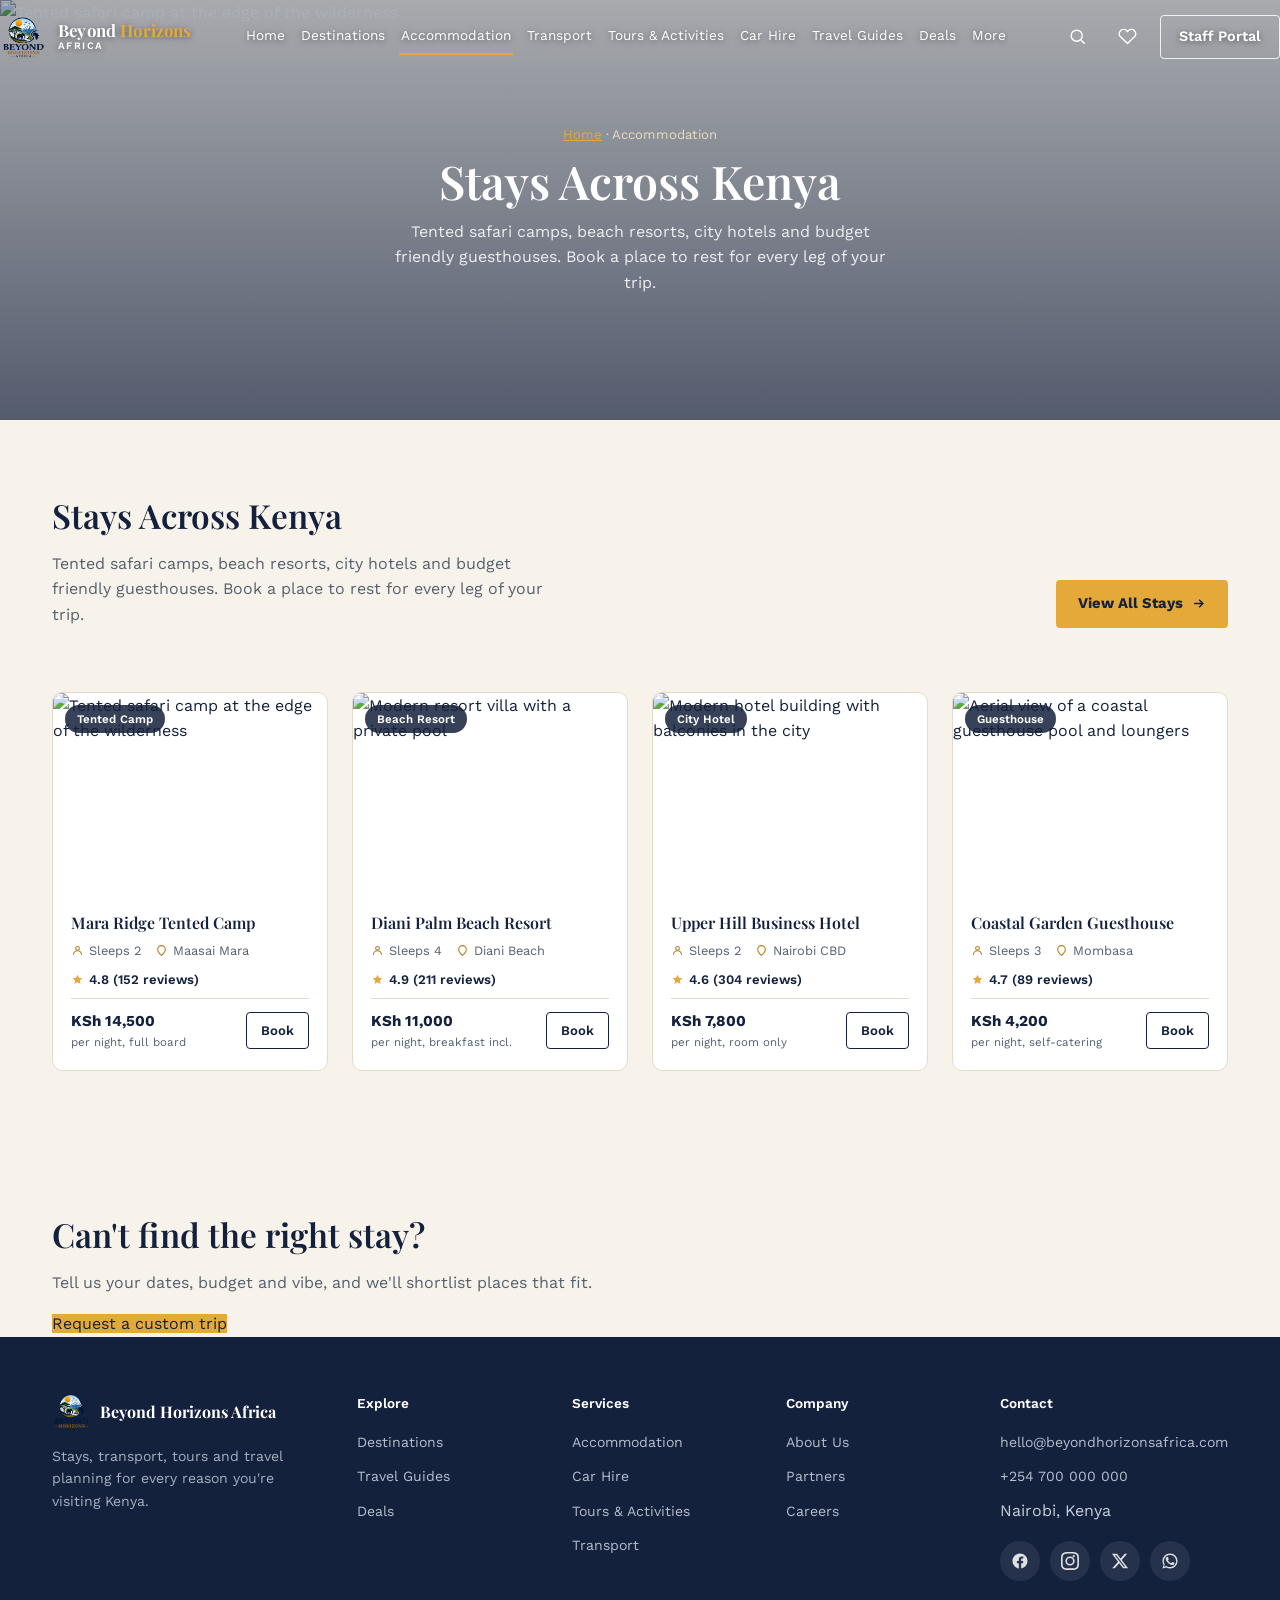
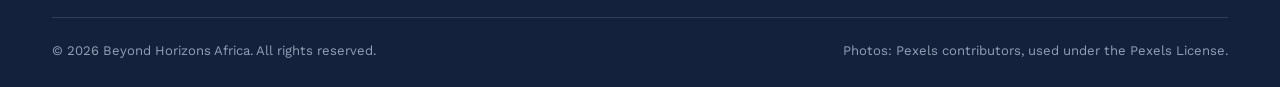
==== commit 07c2a801: "Add files via upload" ====
--- a/accommodation.html
+++ b/accommodation.html
@@ -43,10 +43,22 @@
       <button class="icon-btn" aria-label="Wishlist">
         <svg viewBox="0 0 24 24" fill="none" stroke="currentColor" stroke-width="1.8" width="19" height="19"><path d="M20.8 4.6a5.5 5.5 0 0 0-7.8 0L12 5.6l-1-1a5.5 5.5 0 0 0-7.8 7.8l1 1L12 21l7.8-7.6 1-1a5.5 5.5 0 0 0 0-7.8Z"/></svg>
       </button>
-      <a href="#" class="btn-login">Staff Portal</a>
+      <a href="staff.html" class="btn-login">Staff Portal</a>
     </div>
   </div>
 </header>
+<nav class="mobile-bottom-nav" aria-label="Mobile primary">
+  <div class="mobile-nav-scroll">
+      <a href="index.html">Home</a>
+      <a href="destinations.html">Destinations</a>
+      <a href="accommodation.html" aria-current="page">Accommodation</a>
+      <a href="transport.html">Transport</a>
+      <a href="tours.html">Tours &amp; Activities</a>
+      <a href="car-hire.html">Car Hire</a>
+      <a href="deals.html">Deals</a>
+  </div>
+</nav>
+
 
 <main id="main">
 
@@ -227,7 +239,21 @@
           <li><a href="tel:+254700000000">+254 700 000 000</a></li>
           <li>Nairobi, Kenya</li>
         </ul>
-      </div>
+              <div class="social-links">
+          <a href="#" aria-label="Facebook">
+            <svg viewBox="0 0 24 24" fill="currentColor"><path d="M22 12.06C22 6.5 17.52 2 12 2S2 6.5 2 12.06c0 5 3.66 9.16 8.44 9.94v-7.03H7.9v-2.91h2.54V9.85c0-2.5 1.49-3.89 3.77-3.89 1.09 0 2.23.2 2.23.2v2.46h-1.26c-1.24 0-1.63.77-1.63 1.56v1.88h2.78l-.44 2.91h-2.34V22c4.78-.78 8.44-4.94 8.44-9.94Z"/></svg>
+          </a>
+          <a href="#" aria-label="Instagram">
+            <svg viewBox="0 0 24 24" fill="currentColor"><path d="M12 2.16c3.2 0 3.58.01 4.85.07 1.17.05 1.8.24 2.22.41.56.21.96.47 1.38.89.42.42.68.82.89 1.38.17.42.36 1.05.41 2.22.06 1.27.07 1.65.07 4.85s-.01 3.58-.07 4.85c-.05 1.17-.24 1.8-.41 2.22-.21.56-.47.96-.89 1.38-.42.42-.82.68-1.38.89-.42.17-1.05.36-2.22.41-1.27.06-1.65.07-4.85.07s-3.58-.01-4.85-.07c-1.17-.05-1.8-.24-2.22-.41-.56-.21-.96-.47-1.38-.89-.42-.42-.68-.82-.89-1.38-.17-.42-.36-1.05-.41-2.22-.06-1.27-.07-1.65-.07-4.85s.01-3.58.07-4.85c.05-1.17.24-1.8.41-2.22.21-.56.47-.96.89-1.38.42-.42.82-.68 1.38-.89.42-.17 1.05-.36 2.22-.41 1.27-.06 1.65-.07 4.85-.07M12 0C8.74 0 8.33.01 7.05.07 5.78.13 4.9.33 4.14.63c-.79.31-1.46.72-2.13 1.39C1.35 2.68.94 3.35.63 4.14.33 4.9.13 5.78.07 7.05.01 8.33 0 8.74 0 12s.01 3.67.07 4.95c.06 1.27.26 2.15.56 2.91.31.79.72 1.46 1.39 2.13.67.67 1.34 1.08 2.13 1.39.76.3 1.64.5 2.91.56C8.33 23.99 8.74 24 12 24s3.67-.01 4.95-.07c1.27-.06 2.15-.26 2.91-.56.79-.31 1.46-.72 2.13-1.39.67-.67 1.08-1.34 1.39-2.13.3-.76.5-1.64.56-2.91.06-1.28.07-1.69.07-4.95s-.01-3.67-.07-4.95c-.06-1.27-.26-2.15-.56-2.91-.31-.79-.72-1.46-1.39-2.13C21.32 1.35 20.65.94 19.86.63c-.76-.3-1.64-.5-2.91-.56C15.67.01 15.26 0 12 0Zm0 5.84A6.16 6.16 0 1 0 18.16 12 6.16 6.16 0 0 0 12 5.84Zm0 10.16A4 4 0 1 1 16 12a4 4 0 0 1-4 4Zm6.41-10.4a1.44 1.44 0 1 1-1.44-1.44 1.44 1.44 0 0 1 1.44 1.44Z"/></svg>
+          </a>
+          <a href="#" aria-label="X (Twitter)">
+            <svg viewBox="0 0 24 24" fill="currentColor"><path d="M18.24 2.25h3.31l-7.23 8.26 8.5 11.24h-6.66l-5.22-6.84-5.97 6.84H1.66l7.73-8.84L1.24 2.25h6.83l4.72 6.25ZM17.06 19.62h1.83L7.02 4.29H5.06Z"/></svg>
+          </a>
+          <a href="https://wa.me/254700000000" aria-label="WhatsApp">
+            <svg viewBox="0 0 24 24" fill="currentColor"><path d="M17.47 14.38c-.29-.15-1.7-.84-1.97-.94-.26-.1-.46-.15-.65.15-.19.29-.75.94-.92 1.13-.17.19-.34.22-.63.07-.29-.15-1.22-.45-2.33-1.44-.86-.77-1.44-1.71-1.61-2-.17-.29-.02-.45.13-.6.13-.13.29-.34.44-.5.15-.17.19-.29.29-.48.1-.19.05-.36-.02-.5-.07-.15-.65-1.57-.89-2.15-.23-.56-.47-.48-.65-.49h-.56c-.19 0-.5.07-.76.36-.26.29-1 .98-1 2.4 0 1.41 1.03 2.77 1.17 2.97.15.19 2.02 3.08 4.9 4.32.68.3 1.22.47 1.63.6.68.22 1.31.19 1.8.11.55-.08 1.7-.69 1.94-1.36.24-.67.24-1.24.17-1.36-.07-.12-.26-.19-.55-.34ZM12.02 2C6.5 2 2 6.48 2 12c0 1.9.53 3.68 1.44 5.2L2 22l4.94-1.4A9.94 9.94 0 0 0 12.02 22C17.5 22 22 17.52 22 12S17.5 2 12.02 2Zm0 18.13c-1.7 0-3.29-.47-4.65-1.28l-.33-.2-3.06.87.85-2.98-.22-.31A8.12 8.12 0 0 1 3.87 12c0-4.48 3.66-8.13 8.15-8.13S20.17 7.52 20.17 12s-3.66 8.13-8.15 8.13Z"/></svg>
+          </a>
+        </div>
+</div>
     </div>
     <div class="footer-bottom">
       <span>&copy; 2026 Beyond Horizons Africa. All rights reserved.</span>
--- a/styles.css
+++ b/styles.css
@@ -1,5 +1,4 @@
 /* Beyond Horizons Africa — homepage styles */
-
 @import url('https://fonts.googleapis.com/css2?family=Playfair+Display:wght@500;600;700&family=Work+Sans:wght@400;500;600;700&display=swap');
 
 :root{
@@ -17,7 +16,6 @@
   --ink-soft: #55606F;
   --white: #FFFFFF;
   --rule: #E3DBC8;
-
   --serif: 'Playfair Display', Georgia, serif;
   --sans: 'Work Sans', -apple-system, BlinkMacSystemFont, 'Segoe UI', sans-serif;
   --max: 1240px;
@@ -25,7 +23,6 @@
 
 *, *::before, *::after{ box-sizing: border-box; }
 html{ scroll-behavior: smooth; }
-
 body{
   margin:0;
   background: var(--cream);
@@ -35,7 +32,6 @@
   line-height: 1.6;
   -webkit-font-smoothing: antialiased;
 }
-
 img{ max-width:100%; display:block; }
 a{ color: inherit; text-decoration: none; }
 button{ font-family: inherit; cursor: pointer; }
@@ -55,7 +51,6 @@
 }
 h2{ font-size: clamp(1.6rem, 2.6vw, 2.15rem); }
 h3{ font-size: 1.05rem; }
-
 p{ margin: 0 0 1em; color: var(--ink-soft); }
 
 .skip-link{
@@ -66,10 +61,6 @@
 .skip-link:focus{ left: 16px; top: 16px; }
 
 /* ---------------- Header ---------------- */
-/* Fixed + transparent by default so it overlays the hero image instead of
-   sitting as a separate white bar above it. JS adds .scrolled once the
-   page is no longer at the very top, switching it to a solid bar. No
-   blur/backdrop-filter is used anywhere here — just a plain color swap. */
 .site-header{
   position: fixed; top: 0; left: 0; right: 0; width: 100%;
   z-index: 100;
@@ -83,11 +74,13 @@
   box-shadow: 0 2px 14px rgba(20,33,61,0.08);
 }
 .site-header .container{ max-width: 1400px; }
+
 .nav-row{
   display:flex; align-items:center; justify-content:space-between;
   padding: 14px 0;
   gap: 20px;
 }
+
 .brand{ display:flex; align-items:center; gap: 12px; text-decoration:none; flex-shrink:0; }
 .brand img{ width: 46px; height: 46px; object-fit: contain; border-radius: 50%; }
 .brand-text{ display:flex; flex-direction:column; line-height:1.05; }
@@ -95,7 +88,6 @@
 .brand-text .b1 em{ font-style:normal; color: var(--gold); }
 .brand-text .b2{ font-family: var(--sans); font-weight:600; font-size: 0.62rem; letter-spacing: 0.14em; color: var(--green); margin-top:1px; }
 
-/* Default (transparent-over-image) state: light text with a soft shadow for legibility */
 .site-header:not(.scrolled) .brand-text .b1,
 .site-header:not(.scrolled) .brand-text .b2{
   color: #fff;
@@ -140,6 +132,7 @@
   background: transparent; border: none; color: var(--navy-soft);
 }
 .icon-btn:hover{ background: var(--cream-deep); color: var(--navy); }
+
 .btn-login{
   font-size: 0.9rem; font-weight:600; color: var(--navy);
   border: 1px solid var(--navy); padding: 9px 18px; border-radius: 4px;
@@ -155,32 +148,84 @@
 }
 .site-header:not(.scrolled) .btn-login:hover{ background: rgba(255,255,255,0.16); color:#fff; }
 
+/* Hide hamburger completely (we use bottom nav on mobile) */
 .nav-toggle{
-  display:none; background:none; border:1px solid var(--rule); border-radius:4px;
-  width:40px; height:36px; align-items:center; justify-content:center;
-}
-.nav-toggle span, .nav-toggle span::before, .nav-toggle span::after{
-  content:''; display:block; width:18px; height:2px; background: var(--navy); position:relative;
-}
-.nav-toggle span::before{ position:absolute; top:-6px; }
-.nav-toggle span::after{ position:absolute; top:6px; }
-.site-header:not(.scrolled) .nav-toggle{ border-color: rgba(255,255,255,0.6); }
-.site-header:not(.scrolled) .nav-toggle span,
-.site-header:not(.scrolled) .nav-toggle span::before,
-.site-header:not(.scrolled) .nav-toggle span::after{ background:#fff; }
-
-@media (max-width: 1200px){
-  nav.primary-nav{
-    display:none;
-    position:absolute; top:100%; left:0; right:0;
-    flex-direction:column; align-items:flex-start;
-    background: var(--white); border-bottom:1px solid var(--rule);
-    padding: 10px 32px 20px; gap: 14px;
-    overflow-x: visible;
-  }
-  nav.primary-nav.open{ display:flex; }
-  nav.primary-nav a{ color: var(--navy-soft) !important; text-shadow:none !important; font-size: 0.92rem; }
-  .nav-toggle{ display:flex; }
+  display: none !important;
+}
+
+/* ---------------- Desktop Navigation stays as is ---------------- */
+
+/* ========== MOBILE BOTTOM NAVIGATION ========== */
+.mobile-bottom-nav {
+  display: none;
+}
+
+@media (max-width: 1200px) {
+
+  /* Hide the top primary navigation on mobile */
+  nav.primary-nav {
+    display: none !important;
+  }
+
+  /* Show the bottom navigation */
+  .mobile-bottom-nav {
+    display: block;
+    position: fixed;
+    bottom: 0;
+    left: 0;
+    right: 0;
+    z-index: 1000;
+    background: var(--navy);
+    border-top: 1px solid rgba(255, 255, 255, 0.12);
+    box-shadow: 0 -4px 20px rgba(0, 0, 0, 0.18);
+    padding: 0;
+  }
+
+  .mobile-nav-scroll {
+    display: flex;
+    overflow-x: auto;
+    -webkit-overflow-scrolling: touch;
+    scrollbar-width: none;
+    -ms-overflow-style: none;
+    gap: 6px;
+    padding: 12px 16px;
+  }
+
+  .mobile-nav-scroll::-webkit-scrollbar {
+    display: none;
+  }
+
+  .mobile-nav-scroll a {
+    flex: 0 0 auto;
+    white-space: nowrap;
+    color: rgba(255, 255, 255, 0.88);
+    font-size: 0.88rem;
+    font-weight: 500;
+    padding: 9px 18px;
+    border-radius: 999px;
+    background: rgba(255, 255, 255, 0.09);
+    transition: all 0.22s ease;
+  }
+
+  .mobile-nav-scroll a:hover,
+  .mobile-nav-scroll a:active,
+  .mobile-nav-scroll a[aria-current="page"] {
+    background: var(--gold-bright);
+    color: var(--navy);
+  }
+
+  /* Add space at the bottom so content is not hidden */
+  body {
+    padding-bottom: 72px;
+  }
+}
+
+/* Slightly tighter header on very small phones */
+@media (max-width: 480px){
+  .nav-row{ padding: 10px 0; }
+  .brand img{ width: 40px; height: 40px; }
+  .brand-text .b1{ font-size: 0.95rem; }
+  .container{ padding: 0 18px; }
 }
 
 /* ---------------- Hero ---------------- */
@@ -204,6 +249,7 @@
 .hero-slideshow .slide:nth-child(2){ animation-delay: 8s; }
 .hero-slideshow .slide:nth-child(3){ animation-delay: 16s; }
 .hero-slideshow .slide:nth-child(4){ animation-delay: 24s; }
+
 @keyframes heroFade{
   0%{ opacity:0; }
   3%{ opacity:1; }
@@ -211,6 +257,7 @@
   28%{ opacity:0; }
   100%{ opacity:0; }
 }
+
 .hero-scrim{
   position:absolute; inset:0;
   background: linear-gradient(180deg, rgba(20,33,61,0.28) 0%, rgba(20,33,61,0.15) 40%, rgba(20,33,61,0.55) 100%);
@@ -261,6 +308,33 @@
   text-shadow: 0 2px 10px rgba(20,33,61,0.5);
 }
 
+/* Hero animations */
+.hero h1 {
+  opacity: 0;
+  transform: translateY(30px);
+  animation: fadeUp 1.1s ease-out 0.4s forwards;
+}
+.hero-eyebrow {
+  opacity: 0;
+  transform: translateY(20px);
+  animation: fadeUp 0.9s ease-out 0.2s forwards;
+}
+.hero-sub {
+  opacity: 0;
+  transform: translateY(20px);
+  animation: fadeUp 1s ease-out 0.7s forwards;
+}
+.hero-tag {
+  opacity: 0;
+  animation: fadeUp 1s ease-out 1s forwards;
+}
+@keyframes fadeUp {
+  to {
+    opacity: 1;
+    transform: translateY(0);
+  }
+}
+
 /* ---------------- Search card ---------------- */
 .search-wrap{
   position: relative;
@@ -291,7 +365,6 @@
 .search-tab svg{ width:16px; height:16px; }
 .search-tab:hover{ color: var(--navy); }
 .search-tab.active{ background: var(--navy); color: var(--white); }
-
 .search-fields{
   display:grid;
   grid-template-columns: 1.4fr 1fr 1fr 1fr auto;
@@ -316,7 +389,6 @@
 }
 .search-field input::placeholder{ color: #9AA3B0; font-weight:400; }
 .search-field input:focus, .search-field select:focus{ outline: none; }
-
 .search-submit{
   display:flex; align-items:center; justify-content:center; gap:8px;
   background: var(--gold-bright);
@@ -380,7 +452,6 @@
 }
 .btn-gold:hover{ background: var(--gold); }
 .btn-gold svg{ width:15px; height:15px; }
-
 .dest-row{
   display:grid;
   grid-template-columns: repeat(5, 1fr);
@@ -556,7 +627,6 @@
   border: 1px solid var(--navy); padding: 7px 14px; border-radius: 4px;
 }
 .tour-card .view-btn:hover{ background: var(--navy); color: var(--white); }
-
 .tour-card[hidden]{ display:none; }
 
 /* ---------------- Footer ---------------- */
@@ -573,6 +643,7 @@
   border-bottom: 1px solid rgba(255,255,255,0.12);
 }
 @media (max-width: 900px){ .footer-grid{ grid-template-columns: 1fr 1fr; } }
+
 .footer-brand{ display:flex; align-items:center; gap:10px; margin-bottom: 14px; }
 .footer-brand img{ width:38px; height:38px; }
 .footer-brand span{ font-family: var(--serif); font-weight:700; color: var(--white); font-size:1rem; }
@@ -582,11 +653,57 @@
 .footer-grid li{ margin-bottom: 9px; }
 .footer-grid a{ font-size: 0.88rem; color: #B6BECE; }
 .footer-grid a:hover{ color: var(--gold-bright); }
+
 .footer-bottom{
   padding-top: 22px;
   display:flex; justify-content:space-between; flex-wrap:wrap; gap:12px;
   font-size: 0.82rem; color: #93A0B5;
 }
+.footer-bottom a {
+  color: var(--gold-bright);
+  text-decoration: none;
+  font-weight: 500;
+}
+.footer-bottom a:hover {
+  text-decoration: underline;
+  color: #fff;
+}
+
+/* ===== Social Media Icons ===== */
+.social-links{
+  display: flex;
+  flex-wrap: wrap;
+  gap: 10px;
+  margin-top: 18px;
+}
+.social-links a{
+  display: inline-flex;
+  align-items: center;
+  justify-content: center;
+  width: 40px;
+  height: 40px;
+  border-radius: 50%;
+  color: rgba(255, 255, 255, 0.85);
+  background: rgba(255, 255, 255, 0.08);
+  transition: all 0.25s ease;
+  text-decoration: none;
+}
+.social-links a:hover,
+.social-links a:focus-visible{
+  color: #fff;
+  background: var(--gold-bright);
+  transform: translateY(-3px);
+  box-shadow: 0 6px 14px rgba(0, 0, 0, 0.25);
+}
+.social-links a:focus-visible{
+  outline: 2px solid var(--gold-bright);
+  outline-offset: 3px;
+}
+.social-links svg{
+  width: 18px;
+  height: 18px;
+  flex-shrink: 0;
+}
 
 :focus-visible{ outline: 2px solid var(--gold-bright); outline-offset: 2px; }
 
@@ -594,4 +711,9 @@
   *{ scroll-behavior: auto !important; transition:none !important; }
   .hero-slideshow .slide{ animation:none !important; opacity:0; }
   .hero-slideshow .slide:first-child{ opacity:1; }
-}
+  .hero h1, .hero-eyebrow, .hero-sub, .hero-tag{
+    animation: none !important;
+    opacity: 1;
+    transform: none;
+  }
+}
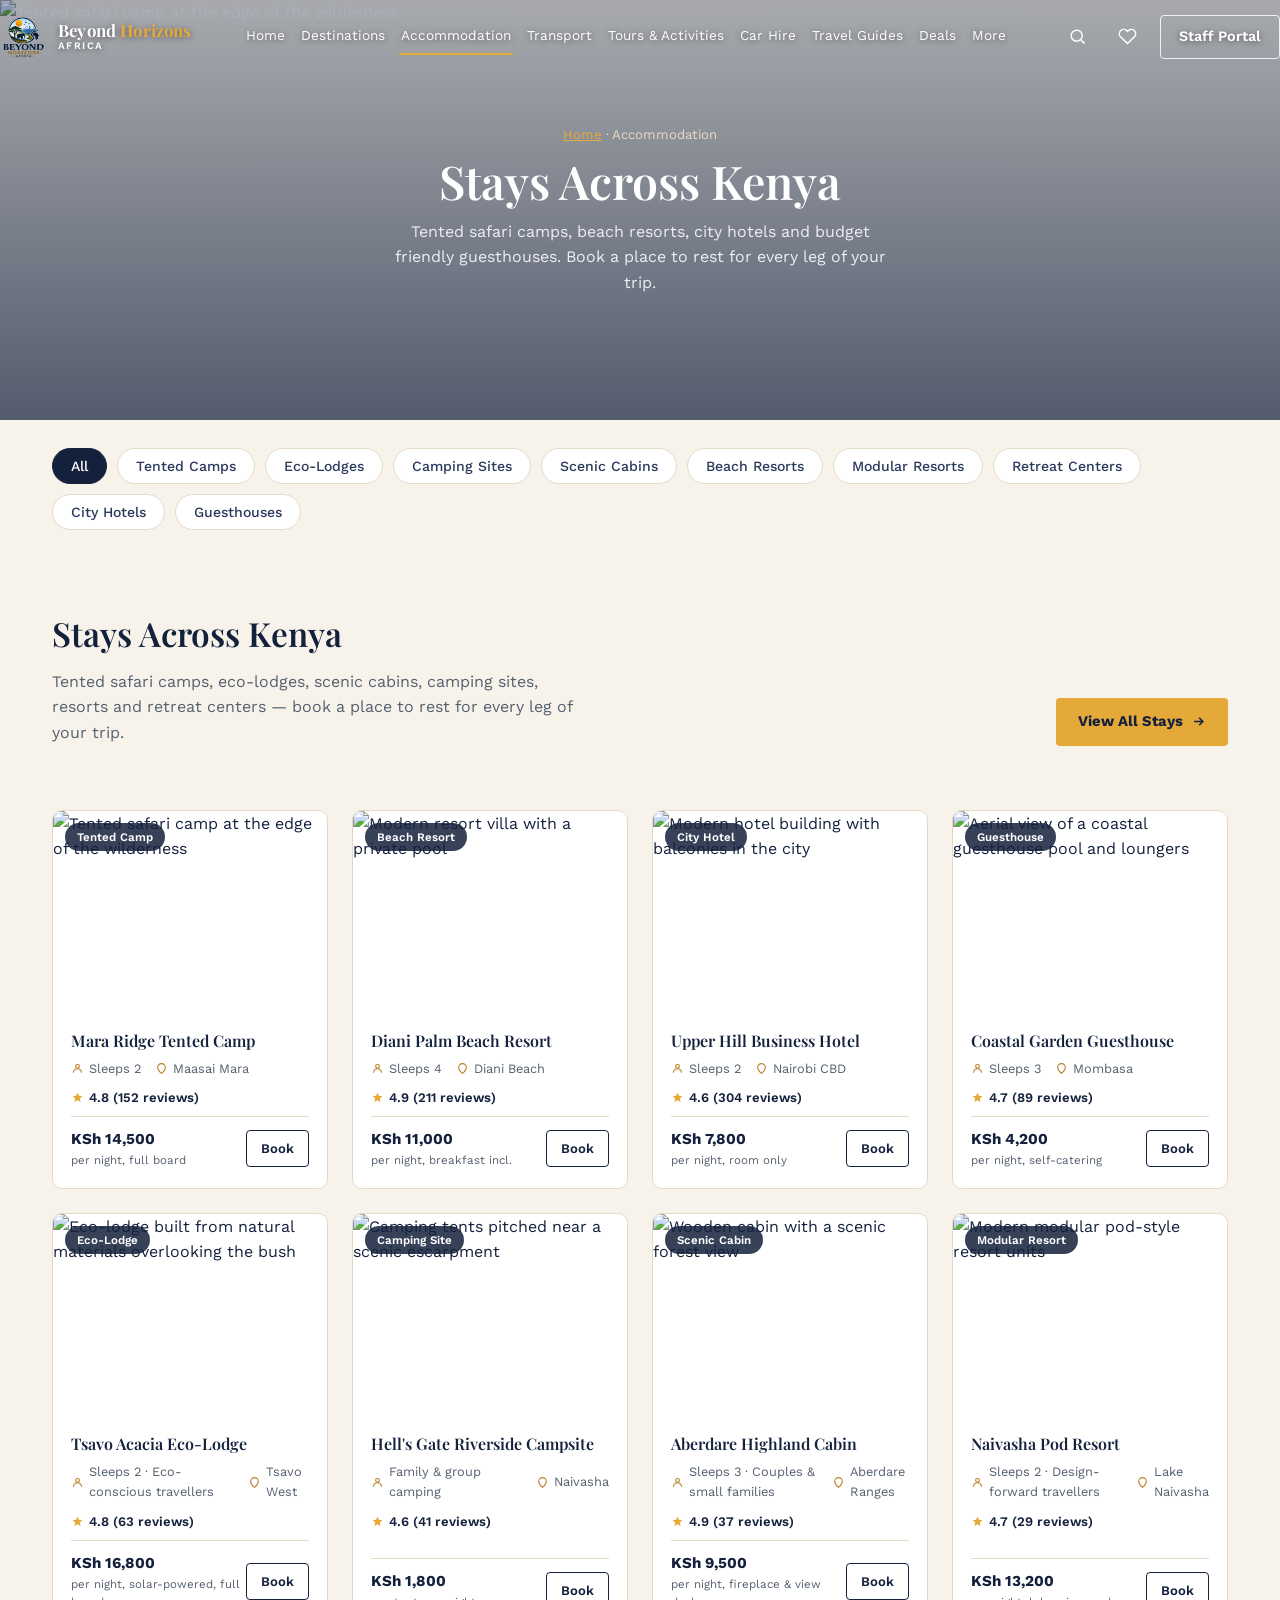
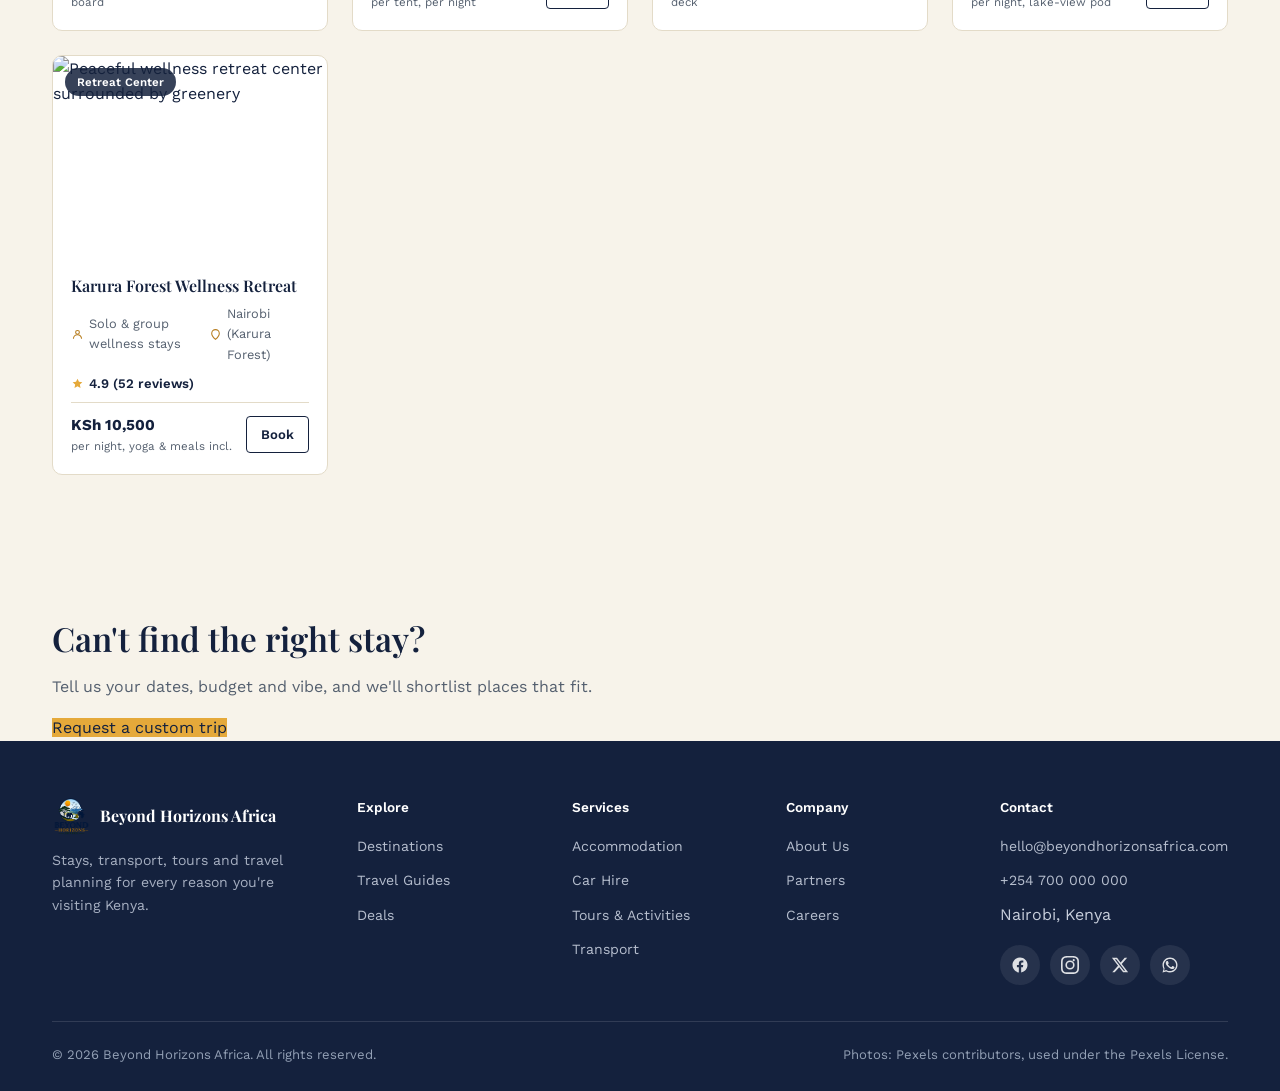
==== commit 572e1927: "Update accommodation.html" ====
--- a/accommodation.html
+++ b/accommodation.html
@@ -72,13 +72,31 @@
     </div>
   </section>
 
+  <!-- FILTERS -->
+  <section class="filter-bar">
+    <div class="container">
+      <div class="filter-scroll">
+        <button class="filter-chip active" data-cat="all">All</button>
+        <button class="filter-chip" data-cat="tented">Tented Camps</button>
+        <button class="filter-chip" data-cat="eco">Eco-Lodges</button>
+        <button class="filter-chip" data-cat="camping">Camping Sites</button>
+        <button class="filter-chip" data-cat="cabin">Scenic Cabins</button>
+        <button class="filter-chip" data-cat="beach">Beach Resorts</button>
+        <button class="filter-chip" data-cat="resort">Modular Resorts</button>
+        <button class="filter-chip" data-cat="retreat">Retreat Centers</button>
+        <button class="filter-chip" data-cat="city">City Hotels</button>
+        <button class="filter-chip" data-cat="guesthouse">Guesthouses</button>
+      </div>
+    </div>
+  </section>
+
   <!-- ACCOMMODATION -->
   <section class="explore" id="accommodation">
     <div class="container">
       <div class="explore-head">
         <div>
           <h2>Stays Across Kenya</h2>
-          <p>Tented safari camps, beach resorts, city hotels and budget friendly guesthouses. Book a place to rest for every leg of your trip.</p>
+          <p>Tented safari camps, eco-lodges, scenic cabins, camping sites, resorts and retreat centers — book a place to rest for every leg of your trip.</p>
         </div>
         <a href="#" class="btn-gold">
           View All Stays
@@ -88,7 +106,7 @@
 
       <div class="tours-grid">
 
-        <div class="tour-card">
+        <div class="tour-card" data-cat="tented">
           <div class="thumb">
             <img src="https://images.pexels.com/photos/14100743/pexels-photo-14100743.jpeg" alt="Tented safari camp at the edge of the wilderness">
             <span class="cat-badge">Tented Camp</span>
@@ -110,7 +128,7 @@
           </div>
         </div>
 
-        <div class="tour-card">
+        <div class="tour-card" data-cat="beach">
           <div class="thumb">
             <img src="https://images.pexels.com/photos/5563469/pexels-photo-5563469.jpeg" alt="Modern resort villa with a private pool">
             <span class="cat-badge">Beach Resort</span>
@@ -132,7 +150,7 @@
           </div>
         </div>
 
-        <div class="tour-card">
+        <div class="tour-card" data-cat="city">
           <div class="thumb">
             <img src="https://images.pexels.com/photos/17619969/pexels-photo-17619969.jpeg" alt="Modern hotel building with balconies in the city">
             <span class="cat-badge">City Hotel</span>
@@ -154,7 +172,7 @@
           </div>
         </div>
 
-        <div class="tour-card">
+        <div class="tour-card" data-cat="guesthouse">
           <div class="thumb">
             <img src="https://images.pexels.com/photos/8414418/pexels-photo-8414418.jpeg" alt="Aerial view of a coastal guesthouse pool and loungers">
             <span class="cat-badge">Guesthouse</span>
@@ -171,6 +189,116 @@
             </div>
             <div class="price-row">
               <span class="price">KSh 4,200<span>per night, self-catering</span></span>
+              <a href="#" class="view-btn">Book</a>
+            </div>
+          </div>
+        </div>
+
+        <div class="tour-card" data-cat="eco">
+          <div class="thumb">
+            <img src="https://images.pexels.com/photos/6438733/pexels-photo-6438733.jpeg" alt="Eco-lodge built from natural materials overlooking the bush">
+            <span class="cat-badge">Eco-Lodge</span>
+          </div>
+          <div class="body">
+            <h3>Tsavo Acacia Eco-Lodge</h3>
+            <div class="meta">
+              <span><svg viewBox="0 0 24 24" fill="none" stroke="currentColor" stroke-width="2"><circle cx="12" cy="8" r="3.5"/><path d="M4.5 20a7.5 7.5 0 0 1 15 0"/></svg>Sleeps 2 &middot; Eco-conscious travellers</span>
+              <span><svg viewBox="0 0 24 24" fill="none" stroke="currentColor" stroke-width="2"><path d="M12 21s7-6.1 7-11a7 7 0 1 0-14 0c0 4.9 7 11 7 11Z"/></svg>Tsavo West</span>
+            </div>
+            <div class="rating">
+              <svg viewBox="0 0 24 24" fill="currentColor"><path d="M12 3l2.7 5.9 6.3.6-4.7 4.4 1.3 6.3L12 17l-5.6 3.2 1.3-6.3-4.7-4.4 6.3-.6Z"/></svg>
+              4.8 (63 reviews)
+            </div>
+            <div class="price-row">
+              <span class="price">KSh 16,800<span>per night, solar-powered, full board</span></span>
+              <a href="#" class="view-btn">Book</a>
+            </div>
+          </div>
+        </div>
+
+        <div class="tour-card" data-cat="camping">
+          <div class="thumb">
+            <img src="https://images.pexels.com/photos/6271625/pexels-photo-6271625.jpeg" alt="Camping tents pitched near a scenic escarpment">
+            <span class="cat-badge">Camping Site</span>
+          </div>
+          <div class="body">
+            <h3>Hell's Gate Riverside Campsite</h3>
+            <div class="meta">
+              <span><svg viewBox="0 0 24 24" fill="none" stroke="currentColor" stroke-width="2"><circle cx="12" cy="8" r="3.5"/><path d="M4.5 20a7.5 7.5 0 0 1 15 0"/></svg>Family &amp; group camping</span>
+              <span><svg viewBox="0 0 24 24" fill="none" stroke="currentColor" stroke-width="2"><path d="M12 21s7-6.1 7-11a7 7 0 1 0-14 0c0 4.9 7 11 7 11Z"/></svg>Naivasha</span>
+            </div>
+            <div class="rating">
+              <svg viewBox="0 0 24 24" fill="currentColor"><path d="M12 3l2.7 5.9 6.3.6-4.7 4.4 1.3 6.3L12 17l-5.6 3.2 1.3-6.3-4.7-4.4 6.3-.6Z"/></svg>
+              4.6 (41 reviews)
+            </div>
+            <div class="price-row">
+              <span class="price">KSh 1,800<span>per tent, per night</span></span>
+              <a href="#" class="view-btn">Book</a>
+            </div>
+          </div>
+        </div>
+
+        <div class="tour-card" data-cat="cabin">
+          <div class="thumb">
+            <img src="https://images.pexels.com/photos/6438778/pexels-photo-6438778.jpeg" alt="Wooden cabin with a scenic forest view">
+            <span class="cat-badge">Scenic Cabin</span>
+          </div>
+          <div class="body">
+            <h3>Aberdare Highland Cabin</h3>
+            <div class="meta">
+              <span><svg viewBox="0 0 24 24" fill="none" stroke="currentColor" stroke-width="2"><circle cx="12" cy="8" r="3.5"/><path d="M4.5 20a7.5 7.5 0 0 1 15 0"/></svg>Sleeps 3 &middot; Couples &amp; small families</span>
+              <span><svg viewBox="0 0 24 24" fill="none" stroke="currentColor" stroke-width="2"><path d="M12 21s7-6.1 7-11a7 7 0 1 0-14 0c0 4.9 7 11 7 11Z"/></svg>Aberdare Ranges</span>
+            </div>
+            <div class="rating">
+              <svg viewBox="0 0 24 24" fill="currentColor"><path d="M12 3l2.7 5.9 6.3.6-4.7 4.4 1.3 6.3L12 17l-5.6 3.2 1.3-6.3-4.7-4.4 6.3-.6Z"/></svg>
+              4.9 (37 reviews)
+            </div>
+            <div class="price-row">
+              <span class="price">KSh 9,500<span>per night, fireplace &amp; view deck</span></span>
+              <a href="#" class="view-btn">Book</a>
+            </div>
+          </div>
+        </div>
+
+        <div class="tour-card" data-cat="resort">
+          <div class="thumb">
+            <img src="https://images.pexels.com/photos/6969831/pexels-photo-6969831.jpeg" alt="Modern modular pod-style resort units">
+            <span class="cat-badge">Modular Resort</span>
+          </div>
+          <div class="body">
+            <h3>Naivasha Pod Resort</h3>
+            <div class="meta">
+              <span><svg viewBox="0 0 24 24" fill="none" stroke="currentColor" stroke-width="2"><circle cx="12" cy="8" r="3.5"/><path d="M4.5 20a7.5 7.5 0 0 1 15 0"/></svg>Sleeps 2 &middot; Design-forward travellers</span>
+              <span><svg viewBox="0 0 24 24" fill="none" stroke="currentColor" stroke-width="2"><path d="M12 21s7-6.1 7-11a7 7 0 1 0-14 0c0 4.9 7 11 7 11Z"/></svg>Lake Naivasha</span>
+            </div>
+            <div class="rating">
+              <svg viewBox="0 0 24 24" fill="currentColor"><path d="M12 3l2.7 5.9 6.3.6-4.7 4.4 1.3 6.3L12 17l-5.6 3.2 1.3-6.3-4.7-4.4 6.3-.6Z"/></svg>
+              4.7 (29 reviews)
+            </div>
+            <div class="price-row">
+              <span class="price">KSh 13,200<span>per night, lake-view pod</span></span>
+              <a href="#" class="view-btn">Book</a>
+            </div>
+          </div>
+        </div>
+
+        <div class="tour-card" data-cat="retreat">
+          <div class="thumb">
+            <img src="https://images.pexels.com/photos/3601456/pexels-photo-3601456.jpeg" alt="Peaceful wellness retreat center surrounded by greenery">
+            <span class="cat-badge">Retreat Center</span>
+          </div>
+          <div class="body">
+            <h3>Karura Forest Wellness Retreat</h3>
+            <div class="meta">
+              <span><svg viewBox="0 0 24 24" fill="none" stroke="currentColor" stroke-width="2"><circle cx="12" cy="8" r="3.5"/><path d="M4.5 20a7.5 7.5 0 0 1 15 0"/></svg>Solo &amp; group wellness stays</span>
+              <span><svg viewBox="0 0 24 24" fill="none" stroke="currentColor" stroke-width="2"><path d="M12 21s7-6.1 7-11a7 7 0 1 0-14 0c0 4.9 7 11 7 11Z"/></svg>Nairobi (Karura Forest)</span>
+            </div>
+            <div class="rating">
+              <svg viewBox="0 0 24 24" fill="currentColor"><path d="M12 3l2.7 5.9 6.3.6-4.7 4.4 1.3 6.3L12 17l-5.6 3.2 1.3-6.3-4.7-4.4 6.3-.6Z"/></svg>
+              4.9 (52 reviews)
+            </div>
+            <div class="price-row">
+              <span class="price">KSh 10,500<span>per night, yoga &amp; meals incl.</span></span>
               <a href="#" class="view-btn">Book</a>
             </div>
           </div>
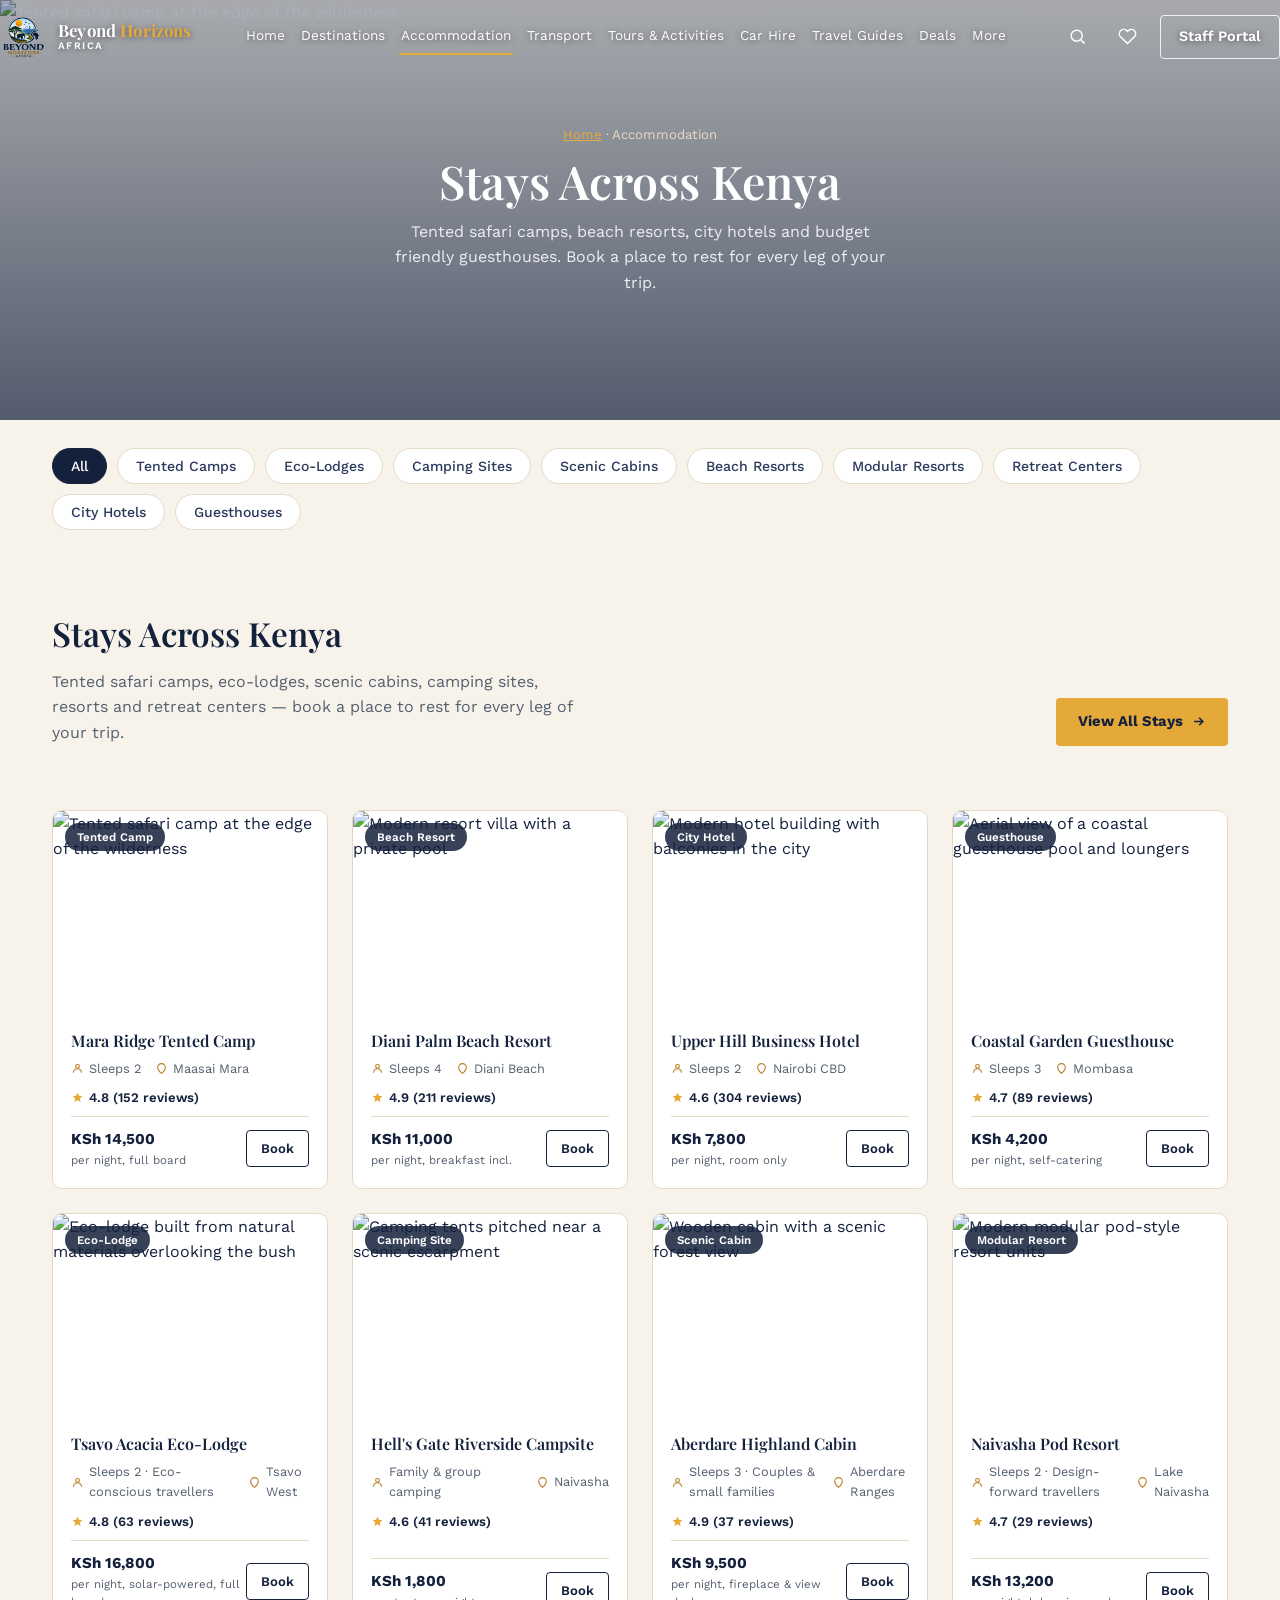
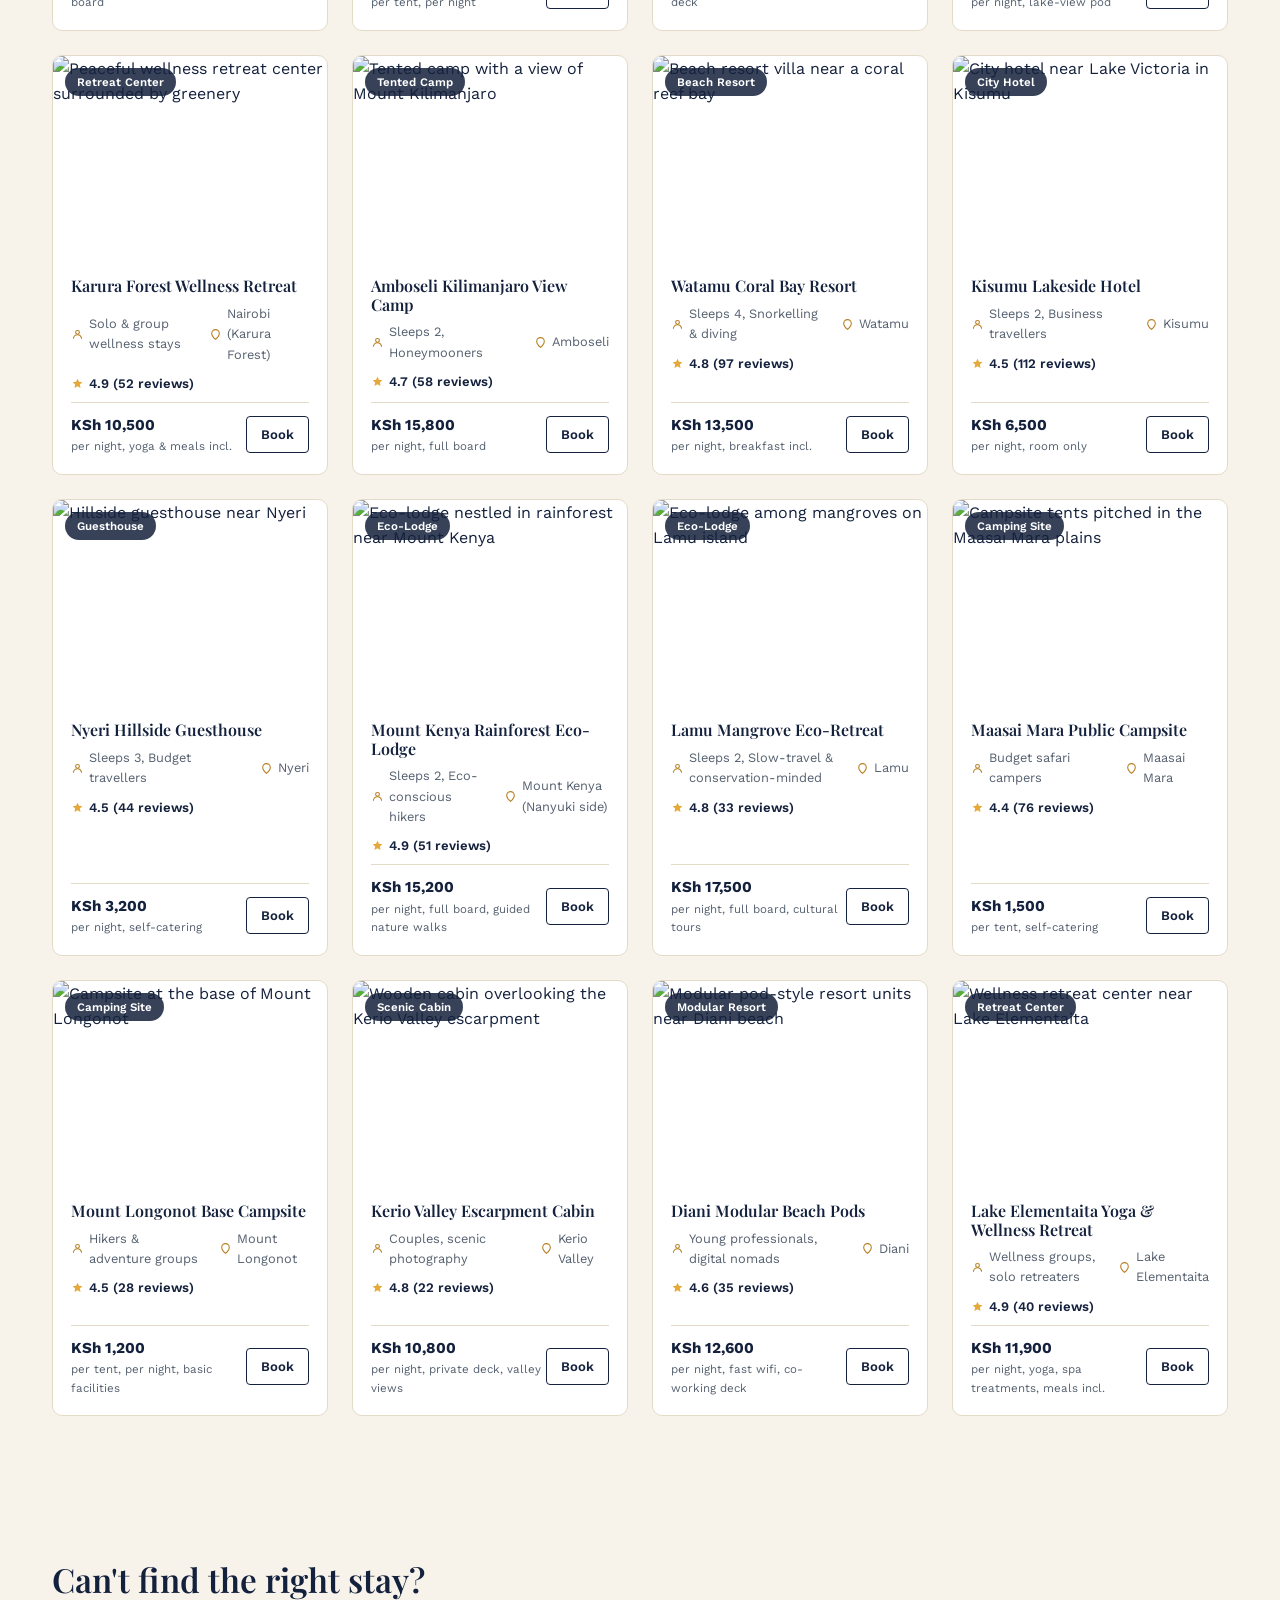
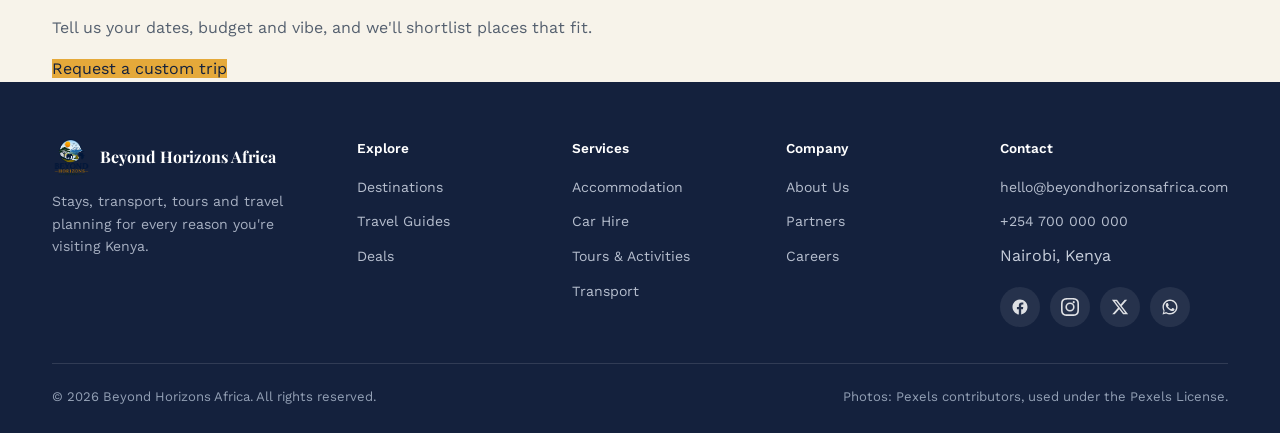
==== commit 8e108f79: "Update accommodation.html" ====
--- a/accommodation.html
+++ b/accommodation.html
@@ -304,6 +304,248 @@
           </div>
         </div>
 
+        <div class="tour-card" data-cat="tented">
+          <div class="thumb">
+            <img src="https://images.pexels.com/photos/14100743/pexels-photo-14100743.jpeg" alt="Tented camp with a view of Mount Kilimanjaro">
+            <span class="cat-badge">Tented Camp</span>
+          </div>
+          <div class="body">
+            <h3>Amboseli Kilimanjaro View Camp</h3>
+            <div class="meta">
+              <span><svg viewBox="0 0 24 24" fill="none" stroke="currentColor" stroke-width="2"><circle cx="12" cy="8" r="3.5"/><path d="M4.5 20a7.5 7.5 0 0 1 15 0"/></svg>Sleeps 2, Honeymooners</span>
+              <span><svg viewBox="0 0 24 24" fill="none" stroke="currentColor" stroke-width="2"><path d="M12 21s7-6.1 7-11a7 7 0 1 0-14 0c0 4.9 7 11 7 11Z"/></svg>Amboseli</span>
+            </div>
+            <div class="rating">
+              <svg viewBox="0 0 24 24" fill="currentColor"><path d="M12 3l2.7 5.9 6.3.6-4.7 4.4 1.3 6.3L12 17l-5.6 3.2 1.3-6.3-4.7-4.4 6.3-.6Z"/></svg>
+              4.7 (58 reviews)
+            </div>
+            <div class="price-row">
+              <span class="price">KSh 15,800<span>per night, full board</span></span>
+              <a href="#" class="view-btn">Book</a>
+            </div>
+          </div>
+        </div>
+
+        <div class="tour-card" data-cat="beach">
+          <div class="thumb">
+            <img src="https://images.pexels.com/photos/5563469/pexels-photo-5563469.jpeg" alt="Beach resort villa near a coral reef bay">
+            <span class="cat-badge">Beach Resort</span>
+          </div>
+          <div class="body">
+            <h3>Watamu Coral Bay Resort</h3>
+            <div class="meta">
+              <span><svg viewBox="0 0 24 24" fill="none" stroke="currentColor" stroke-width="2"><circle cx="12" cy="8" r="3.5"/><path d="M4.5 20a7.5 7.5 0 0 1 15 0"/></svg>Sleeps 4, Snorkelling & diving</span>
+              <span><svg viewBox="0 0 24 24" fill="none" stroke="currentColor" stroke-width="2"><path d="M12 21s7-6.1 7-11a7 7 0 1 0-14 0c0 4.9 7 11 7 11Z"/></svg>Watamu</span>
+            </div>
+            <div class="rating">
+              <svg viewBox="0 0 24 24" fill="currentColor"><path d="M12 3l2.7 5.9 6.3.6-4.7 4.4 1.3 6.3L12 17l-5.6 3.2 1.3-6.3-4.7-4.4 6.3-.6Z"/></svg>
+              4.8 (97 reviews)
+            </div>
+            <div class="price-row">
+              <span class="price">KSh 13,500<span>per night, breakfast incl.</span></span>
+              <a href="#" class="view-btn">Book</a>
+            </div>
+          </div>
+        </div>
+
+        <div class="tour-card" data-cat="city">
+          <div class="thumb">
+            <img src="https://images.pexels.com/photos/17619969/pexels-photo-17619969.jpeg" alt="City hotel near Lake Victoria in Kisumu">
+            <span class="cat-badge">City Hotel</span>
+          </div>
+          <div class="body">
+            <h3>Kisumu Lakeside Hotel</h3>
+            <div class="meta">
+              <span><svg viewBox="0 0 24 24" fill="none" stroke="currentColor" stroke-width="2"><circle cx="12" cy="8" r="3.5"/><path d="M4.5 20a7.5 7.5 0 0 1 15 0"/></svg>Sleeps 2, Business travellers</span>
+              <span><svg viewBox="0 0 24 24" fill="none" stroke="currentColor" stroke-width="2"><path d="M12 21s7-6.1 7-11a7 7 0 1 0-14 0c0 4.9 7 11 7 11Z"/></svg>Kisumu</span>
+            </div>
+            <div class="rating">
+              <svg viewBox="0 0 24 24" fill="currentColor"><path d="M12 3l2.7 5.9 6.3.6-4.7 4.4 1.3 6.3L12 17l-5.6 3.2 1.3-6.3-4.7-4.4 6.3-.6Z"/></svg>
+              4.5 (112 reviews)
+            </div>
+            <div class="price-row">
+              <span class="price">KSh 6,500<span>per night, room only</span></span>
+              <a href="#" class="view-btn">Book</a>
+            </div>
+          </div>
+        </div>
+
+        <div class="tour-card" data-cat="guesthouse">
+          <div class="thumb">
+            <img src="https://images.pexels.com/photos/8414418/pexels-photo-8414418.jpeg" alt="Hillside guesthouse near Nyeri">
+            <span class="cat-badge">Guesthouse</span>
+          </div>
+          <div class="body">
+            <h3>Nyeri Hillside Guesthouse</h3>
+            <div class="meta">
+              <span><svg viewBox="0 0 24 24" fill="none" stroke="currentColor" stroke-width="2"><circle cx="12" cy="8" r="3.5"/><path d="M4.5 20a7.5 7.5 0 0 1 15 0"/></svg>Sleeps 3, Budget travellers</span>
+              <span><svg viewBox="0 0 24 24" fill="none" stroke="currentColor" stroke-width="2"><path d="M12 21s7-6.1 7-11a7 7 0 1 0-14 0c0 4.9 7 11 7 11Z"/></svg>Nyeri</span>
+            </div>
+            <div class="rating">
+              <svg viewBox="0 0 24 24" fill="currentColor"><path d="M12 3l2.7 5.9 6.3.6-4.7 4.4 1.3 6.3L12 17l-5.6 3.2 1.3-6.3-4.7-4.4 6.3-.6Z"/></svg>
+              4.5 (44 reviews)
+            </div>
+            <div class="price-row">
+              <span class="price">KSh 3,200<span>per night, self-catering</span></span>
+              <a href="#" class="view-btn">Book</a>
+            </div>
+          </div>
+        </div>
+
+        <div class="tour-card" data-cat="eco">
+          <div class="thumb">
+            <img src="https://images.pexels.com/photos/6438733/pexels-photo-6438733.jpeg" alt="Eco-lodge nestled in rainforest near Mount Kenya">
+            <span class="cat-badge">Eco-Lodge</span>
+          </div>
+          <div class="body">
+            <h3>Mount Kenya Rainforest Eco-Lodge</h3>
+            <div class="meta">
+              <span><svg viewBox="0 0 24 24" fill="none" stroke="currentColor" stroke-width="2"><circle cx="12" cy="8" r="3.5"/><path d="M4.5 20a7.5 7.5 0 0 1 15 0"/></svg>Sleeps 2, Eco-conscious hikers</span>
+              <span><svg viewBox="0 0 24 24" fill="none" stroke="currentColor" stroke-width="2"><path d="M12 21s7-6.1 7-11a7 7 0 1 0-14 0c0 4.9 7 11 7 11Z"/></svg>Mount Kenya (Nanyuki side)</span>
+            </div>
+            <div class="rating">
+              <svg viewBox="0 0 24 24" fill="currentColor"><path d="M12 3l2.7 5.9 6.3.6-4.7 4.4 1.3 6.3L12 17l-5.6 3.2 1.3-6.3-4.7-4.4 6.3-.6Z"/></svg>
+              4.9 (51 reviews)
+            </div>
+            <div class="price-row">
+              <span class="price">KSh 15,200<span>per night, full board, guided nature walks</span></span>
+              <a href="#" class="view-btn">Book</a>
+            </div>
+          </div>
+        </div>
+
+        <div class="tour-card" data-cat="eco">
+          <div class="thumb">
+            <img src="https://images.pexels.com/photos/6438733/pexels-photo-6438733.jpeg" alt="Eco-lodge among mangroves on Lamu island">
+            <span class="cat-badge">Eco-Lodge</span>
+          </div>
+          <div class="body">
+            <h3>Lamu Mangrove Eco-Retreat</h3>
+            <div class="meta">
+              <span><svg viewBox="0 0 24 24" fill="none" stroke="currentColor" stroke-width="2"><circle cx="12" cy="8" r="3.5"/><path d="M4.5 20a7.5 7.5 0 0 1 15 0"/></svg>Sleeps 2, Slow-travel & conservation-minded</span>
+              <span><svg viewBox="0 0 24 24" fill="none" stroke="currentColor" stroke-width="2"><path d="M12 21s7-6.1 7-11a7 7 0 1 0-14 0c0 4.9 7 11 7 11Z"/></svg>Lamu</span>
+            </div>
+            <div class="rating">
+              <svg viewBox="0 0 24 24" fill="currentColor"><path d="M12 3l2.7 5.9 6.3.6-4.7 4.4 1.3 6.3L12 17l-5.6 3.2 1.3-6.3-4.7-4.4 6.3-.6Z"/></svg>
+              4.8 (33 reviews)
+            </div>
+            <div class="price-row">
+              <span class="price">KSh 17,500<span>per night, full board, cultural tours</span></span>
+              <a href="#" class="view-btn">Book</a>
+            </div>
+          </div>
+        </div>
+
+        <div class="tour-card" data-cat="camping">
+          <div class="thumb">
+            <img src="https://images.pexels.com/photos/6271625/pexels-photo-6271625.jpeg" alt="Campsite tents pitched in the Maasai Mara plains">
+            <span class="cat-badge">Camping Site</span>
+          </div>
+          <div class="body">
+            <h3>Maasai Mara Public Campsite</h3>
+            <div class="meta">
+              <span><svg viewBox="0 0 24 24" fill="none" stroke="currentColor" stroke-width="2"><circle cx="12" cy="8" r="3.5"/><path d="M4.5 20a7.5 7.5 0 0 1 15 0"/></svg>Budget safari campers</span>
+              <span><svg viewBox="0 0 24 24" fill="none" stroke="currentColor" stroke-width="2"><path d="M12 21s7-6.1 7-11a7 7 0 1 0-14 0c0 4.9 7 11 7 11Z"/></svg>Maasai Mara</span>
+            </div>
+            <div class="rating">
+              <svg viewBox="0 0 24 24" fill="currentColor"><path d="M12 3l2.7 5.9 6.3.6-4.7 4.4 1.3 6.3L12 17l-5.6 3.2 1.3-6.3-4.7-4.4 6.3-.6Z"/></svg>
+              4.4 (76 reviews)
+            </div>
+            <div class="price-row">
+              <span class="price">KSh 1,500<span>per tent, self-catering</span></span>
+              <a href="#" class="view-btn">Book</a>
+            </div>
+          </div>
+        </div>
+
+        <div class="tour-card" data-cat="camping">
+          <div class="thumb">
+            <img src="https://images.pexels.com/photos/6271625/pexels-photo-6271625.jpeg" alt="Campsite at the base of Mount Longonot">
+            <span class="cat-badge">Camping Site</span>
+          </div>
+          <div class="body">
+            <h3>Mount Longonot Base Campsite</h3>
+            <div class="meta">
+              <span><svg viewBox="0 0 24 24" fill="none" stroke="currentColor" stroke-width="2"><circle cx="12" cy="8" r="3.5"/><path d="M4.5 20a7.5 7.5 0 0 1 15 0"/></svg>Hikers & adventure groups</span>
+              <span><svg viewBox="0 0 24 24" fill="none" stroke="currentColor" stroke-width="2"><path d="M12 21s7-6.1 7-11a7 7 0 1 0-14 0c0 4.9 7 11 7 11Z"/></svg>Mount Longonot</span>
+            </div>
+            <div class="rating">
+              <svg viewBox="0 0 24 24" fill="currentColor"><path d="M12 3l2.7 5.9 6.3.6-4.7 4.4 1.3 6.3L12 17l-5.6 3.2 1.3-6.3-4.7-4.4 6.3-.6Z"/></svg>
+              4.5 (28 reviews)
+            </div>
+            <div class="price-row">
+              <span class="price">KSh 1,200<span>per tent, per night, basic facilities</span></span>
+              <a href="#" class="view-btn">Book</a>
+            </div>
+          </div>
+        </div>
+
+        <div class="tour-card" data-cat="cabin">
+          <div class="thumb">
+            <img src="https://images.pexels.com/photos/6438778/pexels-photo-6438778.jpeg" alt="Wooden cabin overlooking the Kerio Valley escarpment">
+            <span class="cat-badge">Scenic Cabin</span>
+          </div>
+          <div class="body">
+            <h3>Kerio Valley Escarpment Cabin</h3>
+            <div class="meta">
+              <span><svg viewBox="0 0 24 24" fill="none" stroke="currentColor" stroke-width="2"><circle cx="12" cy="8" r="3.5"/><path d="M4.5 20a7.5 7.5 0 0 1 15 0"/></svg>Couples, scenic photography</span>
+              <span><svg viewBox="0 0 24 24" fill="none" stroke="currentColor" stroke-width="2"><path d="M12 21s7-6.1 7-11a7 7 0 1 0-14 0c0 4.9 7 11 7 11Z"/></svg>Kerio Valley</span>
+            </div>
+            <div class="rating">
+              <svg viewBox="0 0 24 24" fill="currentColor"><path d="M12 3l2.7 5.9 6.3.6-4.7 4.4 1.3 6.3L12 17l-5.6 3.2 1.3-6.3-4.7-4.4 6.3-.6Z"/></svg>
+              4.8 (22 reviews)
+            </div>
+            <div class="price-row">
+              <span class="price">KSh 10,800<span>per night, private deck, valley views</span></span>
+              <a href="#" class="view-btn">Book</a>
+            </div>
+          </div>
+        </div>
+
+        <div class="tour-card" data-cat="resort">
+          <div class="thumb">
+            <img src="https://images.pexels.com/photos/6969831/pexels-photo-6969831.jpeg" alt="Modular pod-style resort units near Diani beach">
+            <span class="cat-badge">Modular Resort</span>
+          </div>
+          <div class="body">
+            <h3>Diani Modular Beach Pods</h3>
+            <div class="meta">
+              <span><svg viewBox="0 0 24 24" fill="none" stroke="currentColor" stroke-width="2"><circle cx="12" cy="8" r="3.5"/><path d="M4.5 20a7.5 7.5 0 0 1 15 0"/></svg>Young professionals, digital nomads</span>
+              <span><svg viewBox="0 0 24 24" fill="none" stroke="currentColor" stroke-width="2"><path d="M12 21s7-6.1 7-11a7 7 0 1 0-14 0c0 4.9 7 11 7 11Z"/></svg>Diani</span>
+            </div>
+            <div class="rating">
+              <svg viewBox="0 0 24 24" fill="currentColor"><path d="M12 3l2.7 5.9 6.3.6-4.7 4.4 1.3 6.3L12 17l-5.6 3.2 1.3-6.3-4.7-4.4 6.3-.6Z"/></svg>
+              4.6 (35 reviews)
+            </div>
+            <div class="price-row">
+              <span class="price">KSh 12,600<span>per night, fast wifi, co-working deck</span></span>
+              <a href="#" class="view-btn">Book</a>
+            </div>
+          </div>
+        </div>
+
+        <div class="tour-card" data-cat="retreat">
+          <div class="thumb">
+            <img src="https://images.pexels.com/photos/3601456/pexels-photo-3601456.jpeg" alt="Wellness retreat center near Lake Elementaita">
+            <span class="cat-badge">Retreat Center</span>
+          </div>
+          <div class="body">
+            <h3>Lake Elementaita Yoga & Wellness Retreat</h3>
+            <div class="meta">
+              <span><svg viewBox="0 0 24 24" fill="none" stroke="currentColor" stroke-width="2"><circle cx="12" cy="8" r="3.5"/><path d="M4.5 20a7.5 7.5 0 0 1 15 0"/></svg>Wellness groups, solo retreaters</span>
+              <span><svg viewBox="0 0 24 24" fill="none" stroke="currentColor" stroke-width="2"><path d="M12 21s7-6.1 7-11a7 7 0 1 0-14 0c0 4.9 7 11 7 11Z"/></svg>Lake Elementaita</span>
+            </div>
+            <div class="rating">
+              <svg viewBox="0 0 24 24" fill="currentColor"><path d="M12 3l2.7 5.9 6.3.6-4.7 4.4 1.3 6.3L12 17l-5.6 3.2 1.3-6.3-4.7-4.4 6.3-.6Z"/></svg>
+              4.9 (40 reviews)
+            </div>
+            <div class="price-row">
+              <span class="price">KSh 11,900<span>per night, yoga, spa treatments, meals incl.</span></span>
+              <a href="#" class="view-btn">Book</a>
+            </div>
+          </div>
+        </div>
+
       </div>
     </div>
   </section>
